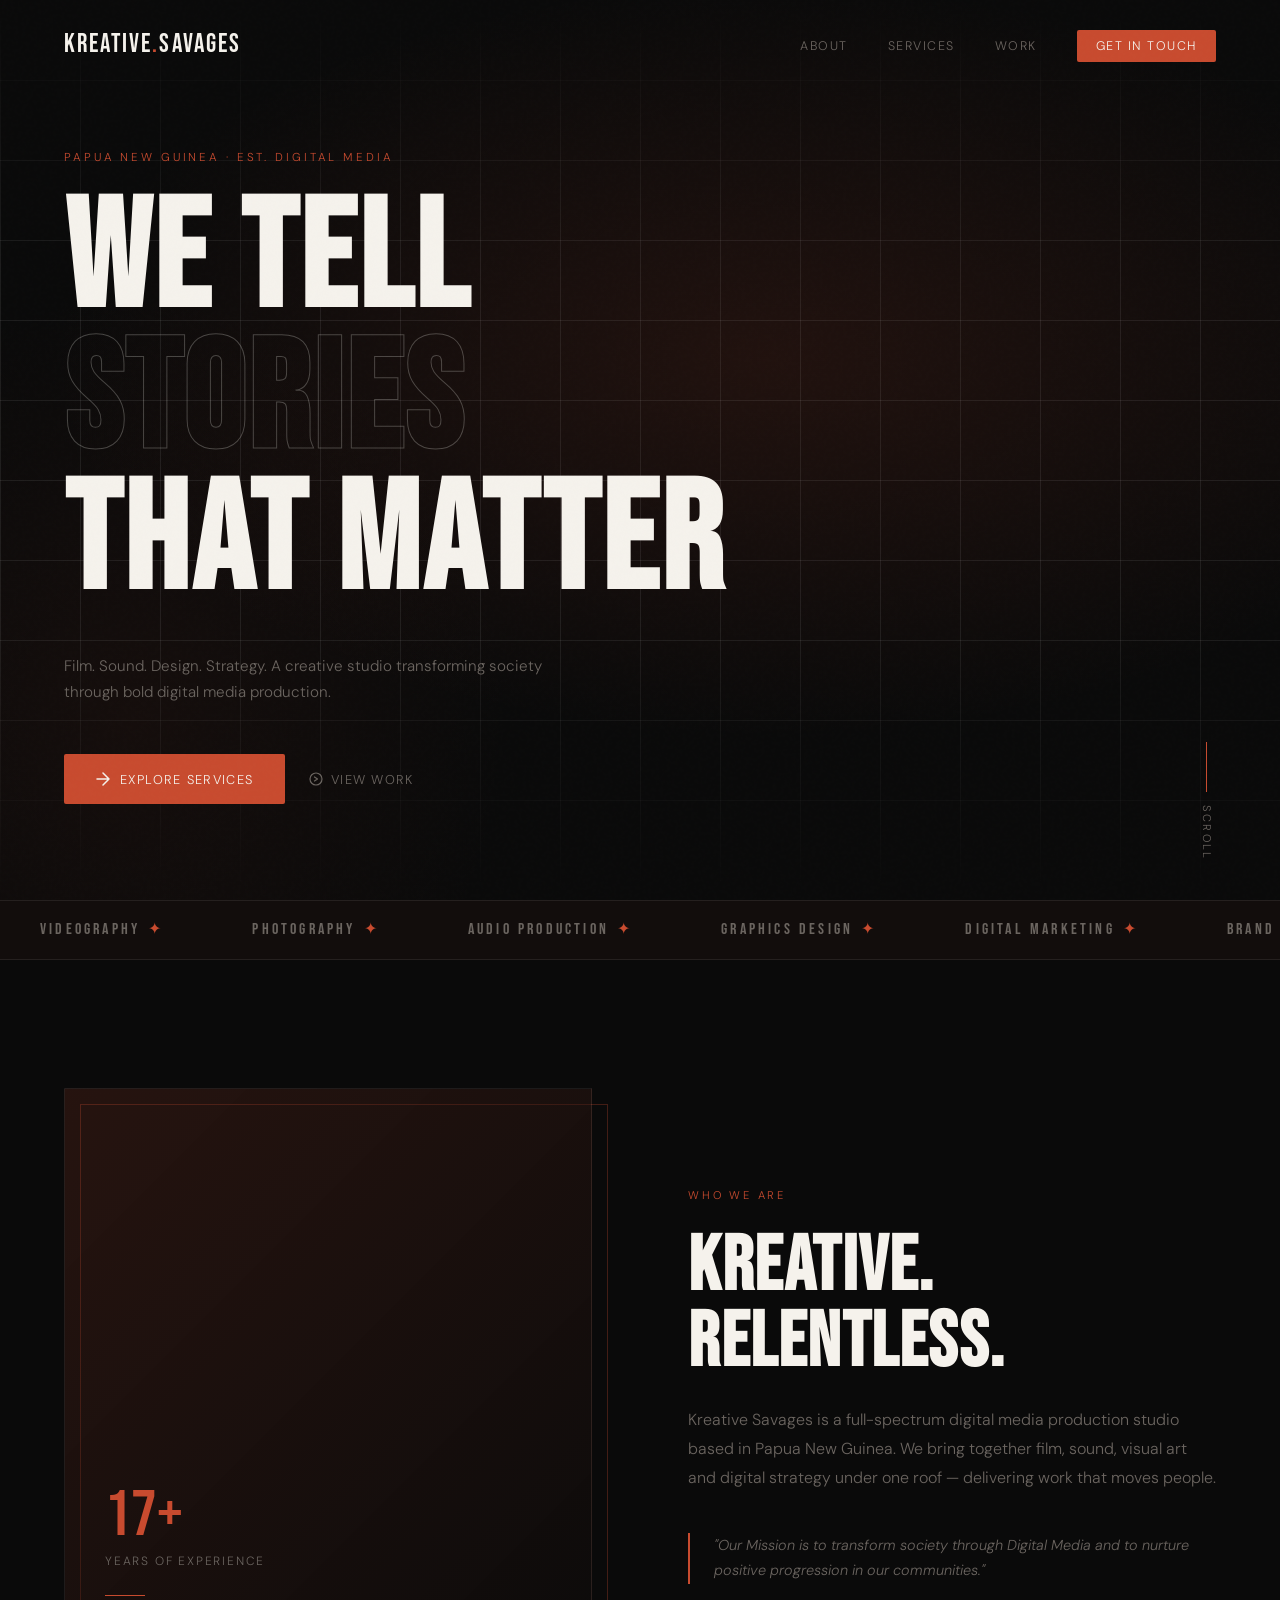
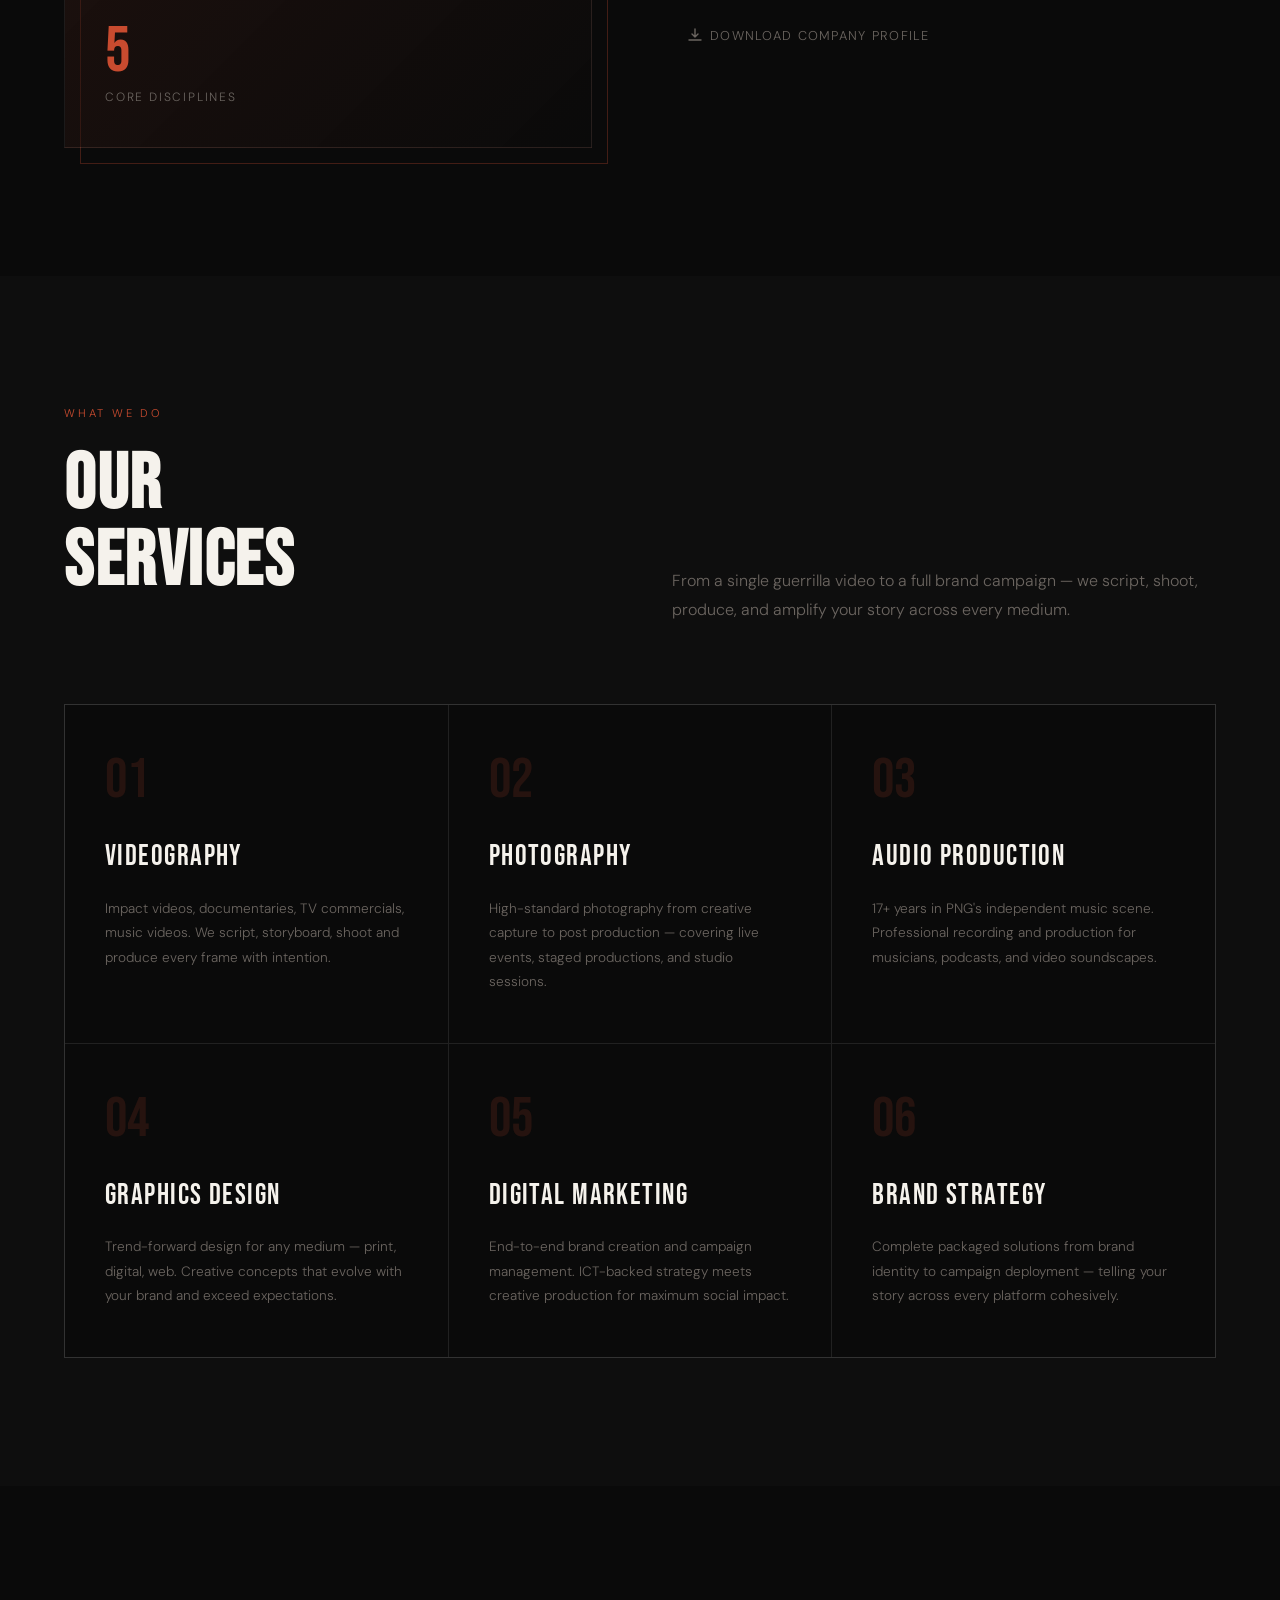
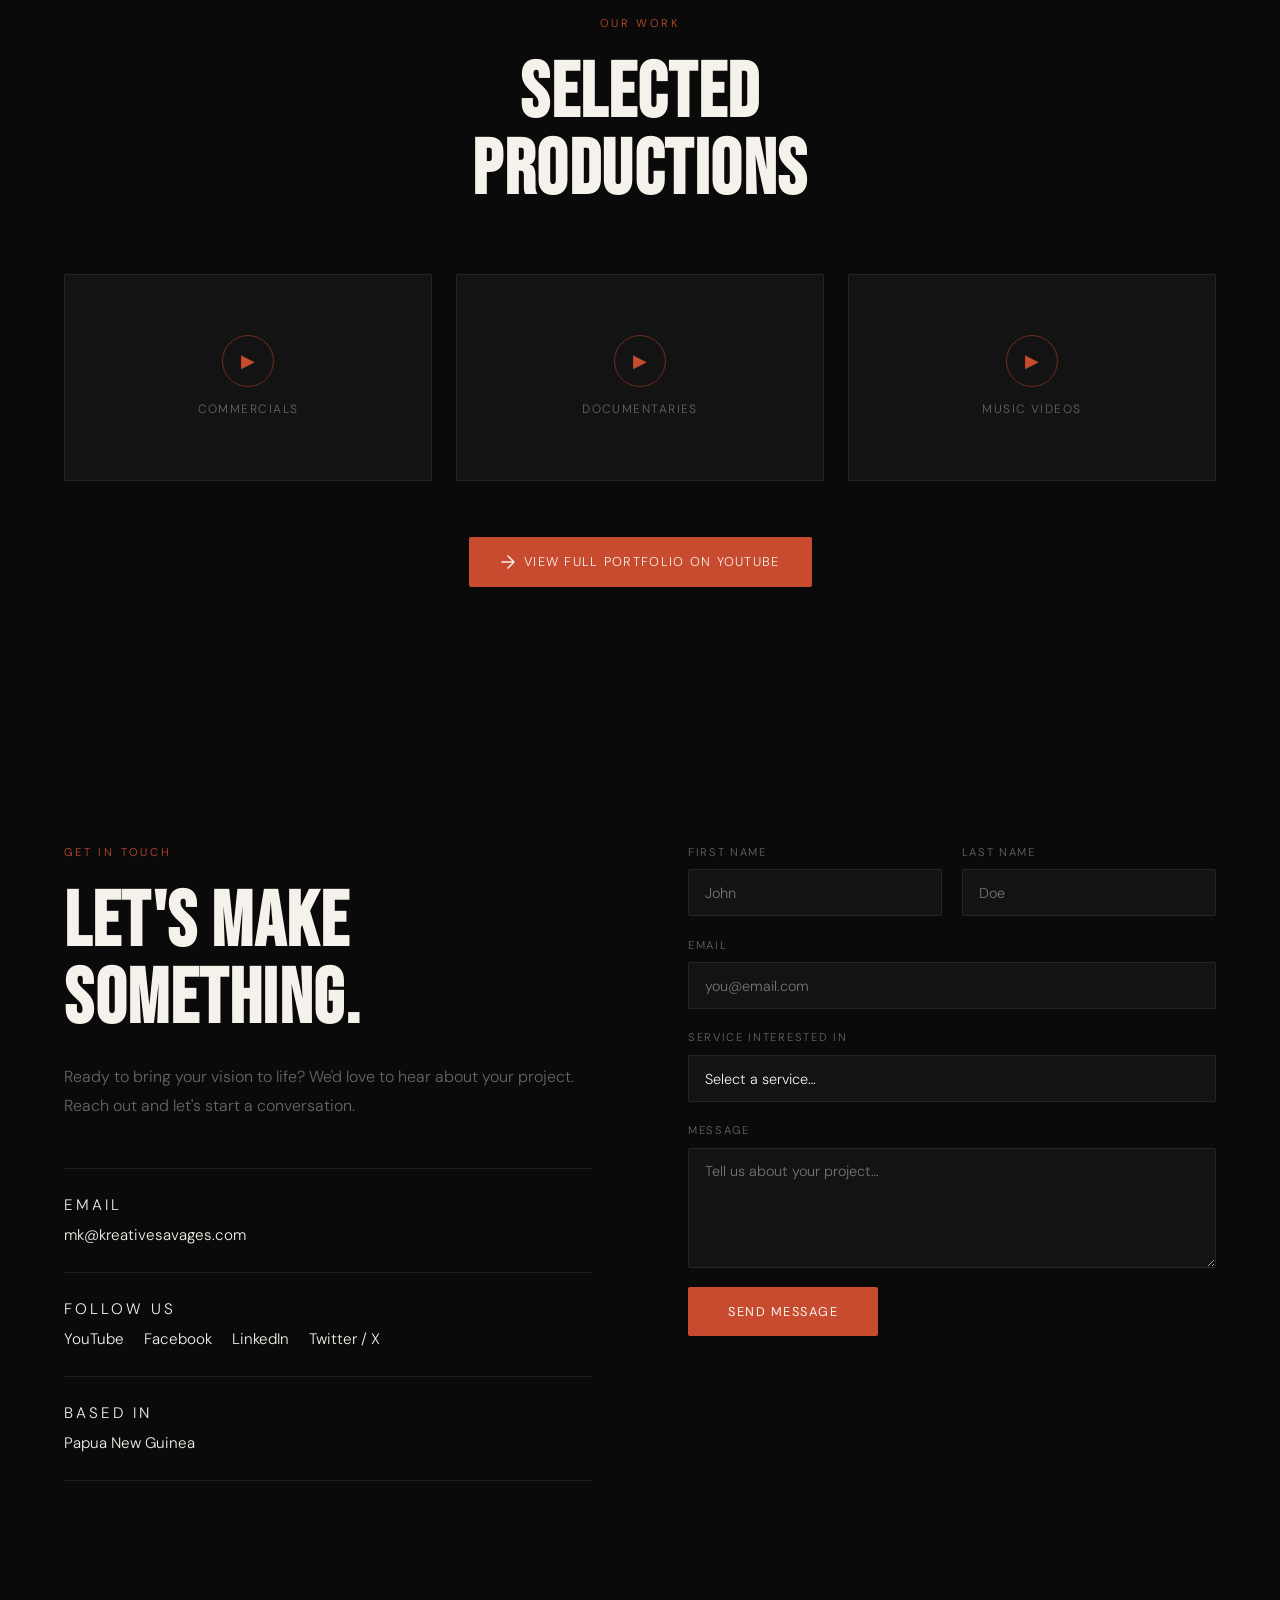
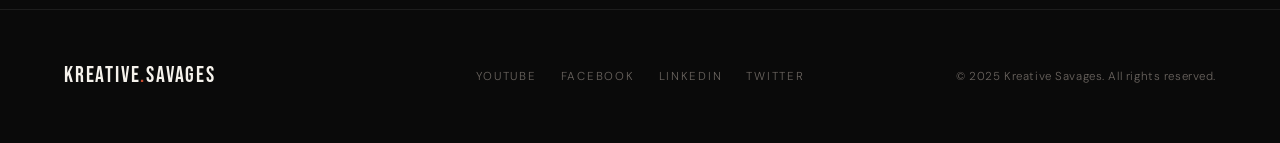
==== index.html @ 2c866521 "Add files via upload" ====
<!DOCTYPE html>
<html lang="en">
<head>
  <meta charset="UTF-8" />
  <meta name="viewport" content="width=device-width, initial-scale=1.0" />
  <title>Kreative Savages — Digital Media Production</title>
  <meta name="description" content="Kreative Savages — Film. Sound. Design. Story. A digital media production studio transforming society through creative expression." />
  <meta property="og:title" content="Kreative Savages" />
  <meta property="og:description" content="Film. Sound. Design. Story. A digital media production studio based in PNG." />
  <meta property="og:type" content="website" />
  <meta property="og:url" content="https://www.kreativesavages.com/" />
  <meta name="twitter:card" content="summary_large_image" />

  <!-- Favicon SVG inline -->
  <link rel="icon" type="image/svg+xml" href="favicon.svg" />
  <link rel="apple-touch-icon" href="apple-touch-icon.png" />

  <link rel="preconnect" href="https://fonts.googleapis.com" />
  <link rel="preconnect" href="https://fonts.gstatic.com" crossorigin />
  <link href="https://fonts.googleapis.com/css2?family=Bebas+Neue&family=DM+Sans:ital,opsz,wght@0,9..40,300;0,9..40,400;0,9..40,500;1,9..40,300&display=swap" rel="stylesheet" />

  <style>
    :root {
      --ink: #0a0a0a;
      --paper: #f5f2ec;
      --bone: #e8e3da;
      --rust: #c84b2f;
      --rust-dim: #9c3a23;
      --muted: #6b6560;
      --line: rgba(255,255,255,0.08);
      --font-display: 'Bebas Neue', sans-serif;
      --font-body: 'DM Sans', sans-serif;
    }

    *, *::before, *::after { box-sizing: border-box; margin: 0; padding: 0; }

    html { scroll-behavior: smooth; }

    body {
      background: var(--ink);
      color: var(--paper);
      font-family: var(--font-body);
      font-weight: 300;
      line-height: 1.65;
      overflow-x: hidden;
    }

    /* ─── Noise overlay ─── */
    body::before {
      content: '';
      position: fixed;
      inset: 0;
      background-image: url("data:image/svg+xml,%3Csvg viewBox='0 0 256 256' xmlns='http://www.w3.org/2000/svg'%3E%3Cfilter id='n'%3E%3CfeTurbulence type='fractalNoise' baseFrequency='0.9' numOctaves='4' stitchTiles='stitch'/%3E%3C/filter%3E%3Crect width='100%25' height='100%25' filter='url(%23n)' opacity='0.04'/%3E%3C/svg%3E");
      pointer-events: none;
      z-index: 9999;
      opacity: 0.35;
    }

    /* ─── NAV ─── */
    nav {
      position: fixed;
      top: 0; left: 0; right: 0;
      z-index: 100;
      display: flex;
      justify-content: space-between;
      align-items: center;
      padding: 1.5rem 4rem;
      mix-blend-mode: normal;
      transition: background 0.4s;
    }
    nav.scrolled {
      background: rgba(10,10,10,0.92);
      backdrop-filter: blur(12px);
      border-bottom: 1px solid var(--line);
    }
    .nav-logo {
      font-family: var(--font-display);
      font-size: 1.6rem;
      letter-spacing: 0.08em;
      color: var(--paper);
      text-decoration: none;
    }
    .nav-logo span { color: var(--rust); }
    .nav-links {
      display: flex;
      gap: 2.5rem;
      list-style: none;
    }
    .nav-links a {
      color: var(--muted);
      text-decoration: none;
      font-size: 0.78rem;
      letter-spacing: 0.12em;
      text-transform: uppercase;
      transition: color 0.2s;
    }
    .nav-links a:hover { color: var(--paper); }
    .nav-cta {
      background: var(--rust);
      color: var(--paper) !important;
      padding: 0.5rem 1.2rem !important;
      border-radius: 2px;
    }
    .nav-cta:hover { background: var(--rust-dim); color: var(--paper) !important; }

    /* Hamburger */
    .hamburger {
      display: none;
      flex-direction: column;
      gap: 5px;
      cursor: pointer;
      padding: 4px;
    }
    .hamburger span {
      display: block;
      width: 24px;
      height: 1.5px;
      background: var(--paper);
      transition: all 0.3s;
    }

    /* ─── HERO ─── */
    #hero {
      min-height: 100vh;
      display: flex;
      flex-direction: column;
      justify-content: flex-end;
      padding: 0 4rem 6rem;
      position: relative;
      overflow: hidden;
    }
    .hero-bg {
      position: absolute;
      inset: 0;
      background:
        radial-gradient(ellipse 80% 60% at 60% 40%, rgba(200,75,47,0.12) 0%, transparent 70%),
        radial-gradient(ellipse 50% 80% at 10% 80%, rgba(200,75,47,0.06) 0%, transparent 60%),
        var(--ink);
    }
    .hero-grid-lines {
      position: absolute;
      inset: 0;
      background-image:
        linear-gradient(var(--line) 1px, transparent 1px),
        linear-gradient(90deg, var(--line) 1px, transparent 1px);
      background-size: 80px 80px;
      mask-image: linear-gradient(to bottom, transparent 0%, black 30%, black 70%, transparent 100%);
    }
    .hero-eyebrow {
      font-size: 0.72rem;
      letter-spacing: 0.25em;
      text-transform: uppercase;
      color: var(--rust);
      margin-bottom: 1.5rem;
      opacity: 0;
      animation: fadeUp 0.8s 0.3s forwards;
    }
    .hero-title {
      font-family: var(--font-display);
      font-size: clamp(4.5rem, 12vw, 11rem);
      line-height: 0.92;
      letter-spacing: 0.02em;
      text-transform: uppercase;
      max-width: 900px;
      opacity: 0;
      animation: fadeUp 0.8s 0.5s forwards;
    }
    .hero-title em {
      font-style: normal;
      color: transparent;
      -webkit-text-stroke: 1px rgba(245,242,236,0.25);
    }
    .hero-sub {
      margin-top: 2.5rem;
      max-width: 480px;
      font-size: 0.95rem;
      color: var(--muted);
      line-height: 1.7;
      opacity: 0;
      animation: fadeUp 0.8s 0.7s forwards;
    }
    .hero-actions {
      margin-top: 3rem;
      display: flex;
      gap: 1.5rem;
      align-items: center;
      opacity: 0;
      animation: fadeUp 0.8s 0.9s forwards;
    }
    .btn-primary {
      display: inline-flex;
      align-items: center;
      gap: 0.6rem;
      background: var(--rust);
      color: var(--paper);
      text-decoration: none;
      font-size: 0.8rem;
      letter-spacing: 0.1em;
      text-transform: uppercase;
      padding: 0.9rem 2rem;
      border-radius: 2px;
      transition: background 0.2s, transform 0.2s;
    }
    .btn-primary:hover { background: var(--rust-dim); transform: translateY(-2px); }
    .btn-ghost {
      display: inline-flex;
      align-items: center;
      gap: 0.5rem;
      color: var(--muted);
      text-decoration: none;
      font-size: 0.8rem;
      letter-spacing: 0.1em;
      text-transform: uppercase;
      transition: color 0.2s;
    }
    .btn-ghost:hover { color: var(--paper); }
    .hero-scroll-hint {
      position: absolute;
      bottom: 2.5rem;
      right: 4rem;
      font-size: 0.7rem;
      letter-spacing: 0.2em;
      text-transform: uppercase;
      color: var(--muted);
      writing-mode: vertical-rl;
      display: flex;
      align-items: center;
      gap: 0.8rem;
      opacity: 0;
      animation: fadeIn 1s 1.4s forwards;
    }
    .hero-scroll-hint::before {
      content: '';
      display: block;
      width: 1px;
      height: 50px;
      background: var(--rust);
      animation: lineGrow 1.2s 1.6s both;
    }

    /* ─── MARQUEE ─── */
    .marquee-wrap {
      border-top: 1px solid var(--line);
      border-bottom: 1px solid var(--line);
      overflow: hidden;
      padding: 1rem 0;
      background: rgba(200,75,47,0.04);
    }
    .marquee-track {
      display: flex;
      gap: 0;
      animation: marquee 18s linear infinite;
      white-space: nowrap;
    }
    .marquee-item {
      font-family: var(--font-display);
      font-size: 1rem;
      letter-spacing: 0.2em;
      color: var(--muted);
      padding: 0 2.5rem;
      text-transform: uppercase;
    }
    .marquee-item span { color: var(--rust); margin: 0 0.5rem; }

    /* ─── SECTION BASE ─── */
    section { padding: 8rem 4rem; }
    .section-label {
      font-size: 0.7rem;
      letter-spacing: 0.25em;
      text-transform: uppercase;
      color: var(--rust);
      margin-bottom: 1.5rem;
    }
    .section-title {
      font-family: var(--font-display);
      font-size: clamp(2.8rem, 6vw, 5.5rem);
      line-height: 1;
      letter-spacing: 0.02em;
      text-transform: uppercase;
      margin-bottom: 1.5rem;
    }
    .section-body {
      font-size: 1rem;
      color: var(--muted);
      max-width: 540px;
      line-height: 1.8;
    }

    /* ─── ABOUT ─── */
    #about {
      display: grid;
      grid-template-columns: 1fr 1fr;
      gap: 6rem;
      align-items: center;
    }
    .about-visual {
      position: relative;
      aspect-ratio: 4/5;
    }
    .about-rect {
      position: absolute;
      inset: 0;
      border: 1px solid rgba(200,75,47,0.3);
      transform: translate(16px, 16px);
    }
    .about-inner {
      position: absolute;
      inset: 0;
      background: linear-gradient(135deg, rgba(200,75,47,0.15) 0%, rgba(10,10,10,0.8) 100%);
      border: 1px solid rgba(245,242,236,0.07);
      display: flex;
      flex-direction: column;
      justify-content: flex-end;
      padding: 2.5rem;
    }
    .about-stat {
      display: flex;
      flex-direction: column;
      gap: 0.2rem;
    }
    .about-stat-num {
      font-family: var(--font-display);
      font-size: 4rem;
      line-height: 1;
      color: var(--rust);
    }
    .about-stat-label {
      font-size: 0.75rem;
      letter-spacing: 0.15em;
      text-transform: uppercase;
      color: var(--muted);
    }
    .about-stat-divider {
      width: 40px;
      height: 1px;
      background: var(--rust);
      margin: 1.5rem 0;
    }
    .about-content .section-body { margin-bottom: 2.5rem; }
    .mission-box {
      border-left: 2px solid var(--rust);
      padding-left: 1.5rem;
      margin-top: 2.5rem;
    }
    .mission-box p {
      font-size: 0.9rem;
      color: var(--muted);
      font-style: italic;
      line-height: 1.8;
    }

    /* ─── SERVICES ─── */
    #services { background: rgba(255,255,255,0.015); }
    .services-header {
      display: grid;
      grid-template-columns: 1fr 1fr;
      gap: 4rem;
      align-items: end;
      margin-bottom: 5rem;
    }
    .services-grid {
      display: grid;
      grid-template-columns: repeat(3, 1fr);
      gap: 1px;
      background: var(--line);
      border: 1px solid var(--line);
    }
    .service-card {
      background: var(--ink);
      padding: 3rem 2.5rem;
      position: relative;
      overflow: hidden;
      transition: background 0.3s;
      cursor: default;
    }
    .service-card::before {
      content: '';
      position: absolute;
      bottom: 0; left: 0;
      width: 100%;
      height: 2px;
      background: var(--rust);
      transform: scaleX(0);
      transform-origin: left;
      transition: transform 0.4s cubic-bezier(0.16, 1, 0.3, 1);
    }
    .service-card:hover { background: rgba(200,75,47,0.05); }
    .service-card:hover::before { transform: scaleX(1); }
    .service-num {
      font-family: var(--font-display);
      font-size: 3.5rem;
      line-height: 1;
      color: rgba(200,75,47,0.15);
      margin-bottom: 1.5rem;
      transition: color 0.3s;
    }
    .service-card:hover .service-num { color: rgba(200,75,47,0.4); }
    .service-icon {
      font-size: 1.5rem;
      margin-bottom: 1rem;
    }
    .service-name {
      font-family: var(--font-display);
      font-size: 1.8rem;
      letter-spacing: 0.05em;
      text-transform: uppercase;
      margin-bottom: 1rem;
      color: var(--paper);
    }
    .service-desc {
      font-size: 0.85rem;
      color: var(--muted);
      line-height: 1.8;
    }

    /* ─── WORK / VIDEOS ─── */
    #work {
      text-align: center;
    }
    .work-header { margin-bottom: 4rem; }
    .work-header .section-label, .work-header .section-title { text-align: center; }
    .work-header .section-title { margin: 0 auto 1rem; }
    .work-cta-wrap {
      margin-top: 3.5rem;
    }

    .video-grid {
      display: grid;
      grid-template-columns: repeat(3, 1fr);
      gap: 1.5rem;
    }
    .video-card {
      position: relative;
      aspect-ratio: 16/9;
      background: rgba(255,255,255,0.04);
      border: 1px solid var(--line);
      overflow: hidden;
      border-radius: 2px;
      display: flex;
      align-items: center;
      justify-content: center;
      transition: border-color 0.3s;
    }
    .video-card:hover { border-color: rgba(200,75,47,0.4); }
    .video-placeholder {
      display: flex;
      flex-direction: column;
      align-items: center;
      gap: 0.8rem;
      color: var(--muted);
    }
    .video-play-btn {
      width: 52px; height: 52px;
      border: 1px solid rgba(200,75,47,0.5);
      border-radius: 50%;
      display: flex;
      align-items: center;
      justify-content: center;
      color: var(--rust);
      font-size: 1.1rem;
      transition: background 0.3s;
    }
    .video-card:hover .video-play-btn { background: var(--rust); color: var(--paper); border-color: var(--rust); }
    .video-label { font-size: 0.75rem; letter-spacing: 0.12em; text-transform: uppercase; }

    /* ─── CONTACT ─── */
    #contact {
      display: grid;
      grid-template-columns: 1fr 1fr;
      gap: 6rem;
      align-items: start;
    }
    .contact-info .section-body { margin-bottom: 3rem; }
    .contact-detail {
      display: flex;
      flex-direction: column;
      gap: 0.3rem;
      padding: 1.5rem 0;
      border-bottom: 1px solid var(--line);
    }
    .contact-detail:first-of-type { border-top: 1px solid var(--line); }
    .contact-detail-label {
      font-size: 0.68rem;
      letter-spacing: 0.2em;
      text-transform: uppercase;
      color: var(--rust);
    }
    .contact-detail a, .contact-detail span {
      font-size: 0.95rem;
      color: var(--paper);
      text-decoration: none;
      transition: color 0.2s;
    }
    .contact-detail a:hover { color: var(--rust); }
    .contact-form { display: flex; flex-direction: column; gap: 1.2rem; }
    .form-row { display: grid; grid-template-columns: 1fr 1fr; gap: 1.2rem; }
    .form-field { display: flex; flex-direction: column; gap: 0.5rem; }
    .form-field label {
      font-size: 0.7rem;
      letter-spacing: 0.15em;
      text-transform: uppercase;
      color: var(--muted);
    }
    .form-field input,
    .form-field textarea,
    .form-field select {
      background: rgba(255,255,255,0.04);
      border: 1px solid var(--line);
      color: var(--paper);
      font-family: var(--font-body);
      font-size: 0.9rem;
      font-weight: 300;
      padding: 0.85rem 1rem;
      border-radius: 2px;
      outline: none;
      transition: border-color 0.2s;
      -webkit-appearance: none;
    }
    .form-field input:focus,
    .form-field textarea:focus,
    .form-field select:focus { border-color: var(--rust); }
    .form-field textarea { resize: vertical; min-height: 120px; }
    .form-field select option { background: #1a1a1a; }
    .btn-submit {
      background: var(--rust);
      color: var(--paper);
      border: none;
      font-family: var(--font-body);
      font-size: 0.8rem;
      letter-spacing: 0.12em;
      text-transform: uppercase;
      padding: 1rem 2.5rem;
      cursor: pointer;
      border-radius: 2px;
      align-self: flex-start;
      transition: background 0.2s, transform 0.2s;
    }
    .btn-submit:hover { background: var(--rust-dim); transform: translateY(-2px); }

    /* ─── FOOTER ─── */
    footer {
      border-top: 1px solid var(--line);
      padding: 3rem 4rem;
      display: grid;
      grid-template-columns: 1fr auto 1fr;
      align-items: center;
      gap: 2rem;
    }
    .footer-brand {
      font-family: var(--font-display);
      font-size: 1.4rem;
      letter-spacing: 0.08em;
      color: var(--paper);
    }
    .footer-brand span { color: var(--rust); }
    .footer-social {
      display: flex;
      gap: 1.5rem;
    }
    .footer-social a {
      color: var(--muted);
      text-decoration: none;
      font-size: 0.72rem;
      letter-spacing: 0.15em;
      text-transform: uppercase;
      transition: color 0.2s;
    }
    .footer-social a:hover { color: var(--paper); }
    .footer-copy {
      text-align: right;
      font-size: 0.72rem;
      color: var(--muted);
      letter-spacing: 0.05em;
    }

    /* ─── ANIMATIONS ─── */
    @keyframes fadeUp {
      from { opacity: 0; transform: translateY(30px); }
      to   { opacity: 1; transform: translateY(0); }
    }
    @keyframes fadeIn {
      from { opacity: 0; } to { opacity: 1; }
    }
    @keyframes lineGrow {
      from { transform: scaleY(0); transform-origin: top; }
      to   { transform: scaleY(1); transform-origin: top; }
    }
    @keyframes marquee {
      from { transform: translateX(0); }
      to   { transform: translateX(-50%); }
    }

    /* Reveal on scroll */
    .reveal {
      opacity: 0;
      transform: translateY(40px);
      transition: opacity 0.8s cubic-bezier(0.16,1,0.3,1), transform 0.8s cubic-bezier(0.16,1,0.3,1);
    }
    .reveal.visible {
      opacity: 1;
      transform: translateY(0);
    }

    /* ─── RESPONSIVE ─── */
    @media (max-width: 900px) {
      nav { padding: 1.2rem 2rem; }
      .nav-links { display: none; }
      .hamburger { display: flex; }

      #hero { padding: 0 2rem 5rem; }
      section { padding: 5rem 2rem; }

      #about { grid-template-columns: 1fr; gap: 3rem; }
      .about-visual { max-width: 340px; }

      .services-header { grid-template-columns: 1fr; gap: 1.5rem; }
      .services-grid { grid-template-columns: 1fr 1fr; }

      .video-grid { grid-template-columns: 1fr; }

      #contact { grid-template-columns: 1fr; gap: 3rem; }
      .form-row { grid-template-columns: 1fr; }

      footer { grid-template-columns: 1fr; text-align: center; gap: 1.2rem; }
      .footer-social { justify-content: center; }
      .footer-copy { text-align: center; }
    }

    @media (max-width: 560px) {
      .services-grid { grid-template-columns: 1fr; }
    }
  </style>
</head>
<body>

  <!-- NAV -->
  <nav id="navbar">
    <a href="#hero" class="nav-logo">Kreative<span>.</span>Savages</a>
    <ul class="nav-links">
      <li><a href="#about">About</a></li>
      <li><a href="#services">Services</a></li>
      <li><a href="#work">Work</a></li>
      <li><a href="#contact" class="nav-cta">Get in Touch</a></li>
    </ul>
    <div class="hamburger" id="hamburger" onclick="toggleMenu()">
      <span></span><span></span><span></span>
    </div>
  </nav>

  <!-- HERO -->
  <section id="hero">
    <div class="hero-bg"></div>
    <div class="hero-grid-lines"></div>
    <div style="position:relative; z-index:2;">
      <p class="hero-eyebrow">Papua New Guinea · Est. Digital Media</p>
      <h1 class="hero-title">We Tell<br/><em>Stories</em><br/>That Matter</h1>
      <p class="hero-sub">Film. Sound. Design. Strategy. A creative studio transforming society through bold digital media production.</p>
      <div class="hero-actions">
        <a href="#services" class="btn-primary">
          <svg width="14" height="14" viewBox="0 0 14 14" fill="none"><path d="M7 1L13 7M13 7L7 13M13 7H1" stroke="currentColor" stroke-width="1.5" stroke-linecap="round"/></svg>
          Explore Services
        </a>
        <a href="#work" class="btn-ghost">
          <svg width="14" height="14" viewBox="0 0 14 14" fill="none"><circle cx="7" cy="7" r="6" stroke="currentColor" stroke-width="1.2"/><path d="M5.5 5l3 2-3 2" stroke="currentColor" stroke-width="1.2" stroke-linecap="round" stroke-linejoin="round"/></svg>
          View Work
        </a>
      </div>
    </div>
    <div class="hero-scroll-hint">Scroll</div>
  </section>

  <!-- MARQUEE -->
  <div class="marquee-wrap">
    <div class="marquee-track">
      <span class="marquee-item">Videography<span>✦</span></span>
      <span class="marquee-item">Photography<span>✦</span></span>
      <span class="marquee-item">Audio Production<span>✦</span></span>
      <span class="marquee-item">Graphics Design<span>✦</span></span>
      <span class="marquee-item">Digital Marketing<span>✦</span></span>
      <span class="marquee-item">Brand Creation<span>✦</span></span>
      <span class="marquee-item">Videography<span>✦</span></span>
      <span class="marquee-item">Photography<span>✦</span></span>
      <span class="marquee-item">Audio Production<span>✦</span></span>
      <span class="marquee-item">Graphics Design<span>✦</span></span>
      <span class="marquee-item">Digital Marketing<span>✦</span></span>
      <span class="marquee-item">Brand Creation<span>✦</span></span>
    </div>
  </div>

  <!-- ABOUT -->
  <section id="about">
    <div class="about-visual reveal">
      <div class="about-rect"></div>
      <div class="about-inner">
        <div class="about-stat">
          <div class="about-stat-num">17+</div>
          <div class="about-stat-label">Years of Experience</div>
        </div>
        <div class="about-stat-divider"></div>
        <div class="about-stat">
          <div class="about-stat-num">5</div>
          <div class="about-stat-label">Core Disciplines</div>
        </div>
      </div>
    </div>
    <div class="about-content reveal" style="transition-delay:0.15s">
      <p class="section-label">Who We Are</p>
      <h2 class="section-title">Kreative.<br/>Relentless.</h2>
      <p class="section-body">
        Kreative Savages is a full-spectrum digital media production studio based in Papua New Guinea. We bring together film, sound, visual art and digital strategy under one roof — delivering work that moves people.
      </p>
      <div class="mission-box">
        <p>"Our Mission is to transform society through Digital Media and to nurture positive progression in our communities."</p>
      </div>
      <div style="margin-top:2.5rem">
        <a href="https://drive.google.com/uc?id=1FVta9KsyxcvcBIxHySYFgCBl90Bum0_a&export=download" class="btn-ghost" target="_blank">
          <svg width="14" height="14" viewBox="0 0 14 14" fill="none"><path d="M7 1v8M7 9l-3-3M7 9l3-3M1 12h12" stroke="currentColor" stroke-width="1.4" stroke-linecap="round" stroke-linejoin="round"/></svg>
          Download Company Profile
        </a>
      </div>
    </div>
  </section>

  <!-- SERVICES -->
  <section id="services">
    <div class="services-header reveal">
      <div>
        <p class="section-label">What We Do</p>
        <h2 class="section-title">Our<br/>Services</h2>
      </div>
      <p class="section-body" style="align-self:end">
        From a single guerrilla video to a full brand campaign — we script, shoot, produce, and amplify your story across every medium.
      </p>
    </div>
    <div class="services-grid">
      <div class="service-card reveal">
        <div class="service-num">01</div>
        <div class="service-name">Videography</div>
        <p class="service-desc">Impact videos, documentaries, TV commercials, music videos. We script, storyboard, shoot and produce every frame with intention.</p>
      </div>
      <div class="service-card reveal" style="transition-delay:0.1s">
        <div class="service-num">02</div>
        <div class="service-name">Photography</div>
        <p class="service-desc">High-standard photography from creative capture to post production — covering live events, staged productions, and studio sessions.</p>
      </div>
      <div class="service-card reveal" style="transition-delay:0.2s">
        <div class="service-num">03</div>
        <div class="service-name">Audio Production</div>
        <p class="service-desc">17+ years in PNG's independent music scene. Professional recording and production for musicians, podcasts, and video soundscapes.</p>
      </div>
      <div class="service-card reveal" style="transition-delay:0.1s">
        <div class="service-num">04</div>
        <div class="service-name">Graphics Design</div>
        <p class="service-desc">Trend-forward design for any medium — print, digital, web. Creative concepts that evolve with your brand and exceed expectations.</p>
      </div>
      <div class="service-card reveal" style="transition-delay:0.2s">
        <div class="service-num">05</div>
        <div class="service-name">Digital Marketing</div>
        <p class="service-desc">End-to-end brand creation and campaign management. ICT-backed strategy meets creative production for maximum social impact.</p>
      </div>
      <div class="service-card reveal" style="transition-delay:0.3s">
        <div class="service-num">06</div>
        <div class="service-name">Brand Strategy</div>
        <p class="service-desc">Complete packaged solutions from brand identity to campaign deployment — telling your story across every platform cohesively.</p>
      </div>
    </div>
  </section>

  <!-- WORK -->
  <section id="work">
    <div class="work-header reveal">
      <p class="section-label">Our Work</p>
      <h2 class="section-title">Selected<br/>Productions</h2>
    </div>
    <div class="video-grid reveal">
      <div class="video-card">
        <div class="video-placeholder">
          <div class="video-play-btn">▶</div>
          <span class="video-label">Commercials</span>
        </div>
      </div>
      <div class="video-card">
        <div class="video-placeholder">
          <div class="video-play-btn">▶</div>
          <span class="video-label">Documentaries</span>
        </div>
      </div>
      <div class="video-card">
        <div class="video-placeholder">
          <div class="video-play-btn">▶</div>
          <span class="video-label">Music Videos</span>
        </div>
      </div>
    </div>
    <div class="work-cta-wrap reveal">
      <a href="https://www.youtube.com/@kreativesavages" target="_blank" class="btn-primary">
        <svg width="14" height="14" viewBox="0 0 14 14" fill="none"><path d="M7 1L13 7M13 7L7 13M13 7H1" stroke="currentColor" stroke-width="1.5" stroke-linecap="round"/></svg>
        View Full Portfolio on YouTube
      </a>
    </div>
  </section>

  <!-- CONTACT -->
  <section id="contact">
    <div class="contact-info reveal">
      <p class="section-label">Get In Touch</p>
      <h2 class="section-title">Let's Make<br/>Something.</h2>
      <p class="section-body">
        Ready to bring your vision to life? We'd love to hear about your project. Reach out and let's start a conversation.
      </p>
      <div class="contact-detail">
        <span class="contact-detail-label">Email</span>
        <a href="mailto:mk@kreativesavages.com">mk@kreativesavages.com</a>
      </div>
      <div class="contact-detail">
        <span class="contact-detail-label">Follow Us</span>
        <span>
          <a href="https://www.youtube.com/@kreativesavages" target="_blank" style="margin-right:1rem">YouTube</a>
          <a href="https://www.facebook.com/kreativesavages/" target="_blank" style="margin-right:1rem">Facebook</a>
          <a href="https://www.linkedin.com/company/kreativesavages" target="_blank" style="margin-right:1rem">LinkedIn</a>
          <a href="https://twitter.com/kreativesavages" target="_blank">Twitter / X</a>
        </span>
      </div>
      <div class="contact-detail">
        <span class="contact-detail-label">Based In</span>
        <span>Papua New Guinea</span>
      </div>
    </div>
    <div class="reveal" style="transition-delay:0.15s">
      <div class="contact-form" id="contactForm">
        <div class="form-row">
          <div class="form-field">
            <label>First Name</label>
            <input type="text" placeholder="John" />
          </div>
          <div class="form-field">
            <label>Last Name</label>
            <input type="text" placeholder="Doe" />
          </div>
        </div>
        <div class="form-field">
          <label>Email</label>
          <input type="email" placeholder="you@email.com" />
        </div>
        <div class="form-field">
          <label>Service Interested In</label>
          <select>
            <option value="">Select a service…</option>
            <option>Videography</option>
            <option>Photography</option>
            <option>Audio Production</option>
            <option>Graphics Design</option>
            <option>Digital Marketing</option>
            <option>Brand Strategy</option>
            <option>Other / Multiple</option>
          </select>
        </div>
        <div class="form-field">
          <label>Message</label>
          <textarea placeholder="Tell us about your project…"></textarea>
        </div>
        <button class="btn-submit" onclick="handleSubmit(event)">Send Message</button>
      </div>
    </div>
  </section>

  <!-- FOOTER -->
  <footer class="reveal">
    <div class="footer-brand">Kreative<span>.</span>Savages</div>
    <div class="footer-social">
      <a href="https://www.youtube.com/@kreativesavages" target="_blank">YouTube</a>
      <a href="https://www.facebook.com/kreativesavages/" target="_blank">Facebook</a>
      <a href="https://www.linkedin.com/company/kreativesavages" target="_blank">LinkedIn</a>
      <a href="https://twitter.com/kreativesavages" target="_blank">Twitter</a>
    </div>
    <p class="footer-copy">© 2025 Kreative Savages. All rights reserved.</p>
  </footer>

  <script>
    // Navbar scroll effect
    const navbar = document.getElementById('navbar');
    window.addEventListener('scroll', () => {
      navbar.classList.toggle('scrolled', window.scrollY > 60);
    });

    // Mobile menu toggle
    function toggleMenu() {
      const links = document.querySelector('.nav-links');
      const hb = document.getElementById('hamburger');
      const open = links.style.display === 'flex';
      links.style.display = open ? 'none' : 'flex';
      links.style.position = 'fixed';
      links.style.top = '70px';
      links.style.left = '0';
      links.style.right = '0';
      links.style.flexDirection = 'column';
      links.style.background = 'rgba(10,10,10,0.97)';
      links.style.padding = '2rem';
      links.style.gap = '1.5rem';
      links.style.borderBottom = '1px solid rgba(255,255,255,0.06)';
      if (open) links.style.display = 'none';
      hb.classList.toggle('open', !open);
    }

    // Close mobile menu on link click
    document.querySelectorAll('.nav-links a').forEach(a => {
      a.addEventListener('click', () => {
        const links = document.querySelector('.nav-links');
        links.style.display = 'none';
      });
    });

    // Scroll reveal
    const observer = new IntersectionObserver((entries) => {
      entries.forEach(e => {
        if (e.isIntersecting) {
          e.target.classList.add('visible');
          observer.unobserve(e.target);
        }
      });
    }, { threshold: 0.12 });

    document.querySelectorAll('.reveal').forEach(el => observer.observe(el));

    // Simple form handler
    function handleSubmit(e) {
      e.preventDefault();
      const btn = e.target;
      btn.textContent = 'Sending…';
      btn.disabled = true;
      setTimeout(() => {
        btn.textContent = 'Message Sent ✓';
        btn.style.background = '#2d6a3f';
        setTimeout(() => {
          btn.textContent = 'Send Message';
          btn.style.background = '';
          btn.disabled = false;
        }, 3000);
      }, 1200);
    }
  </script>
</body>
</html>
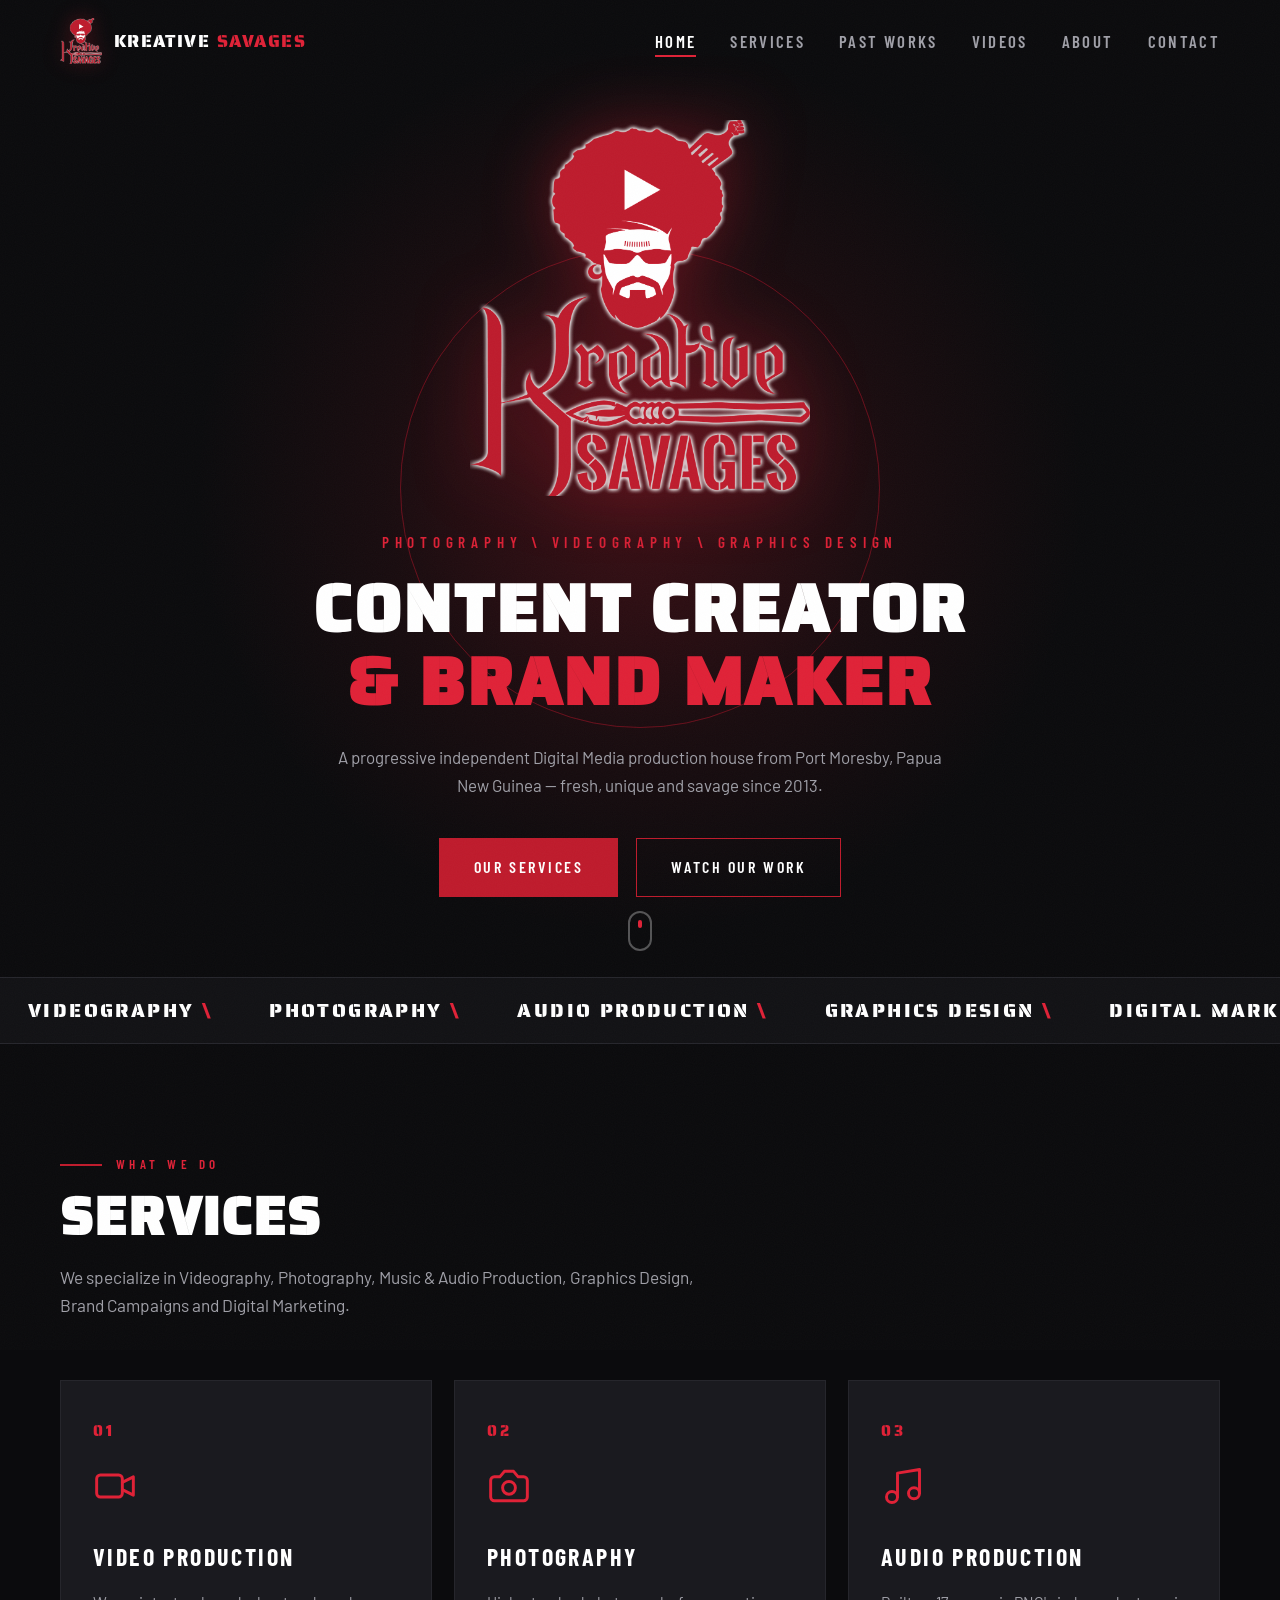
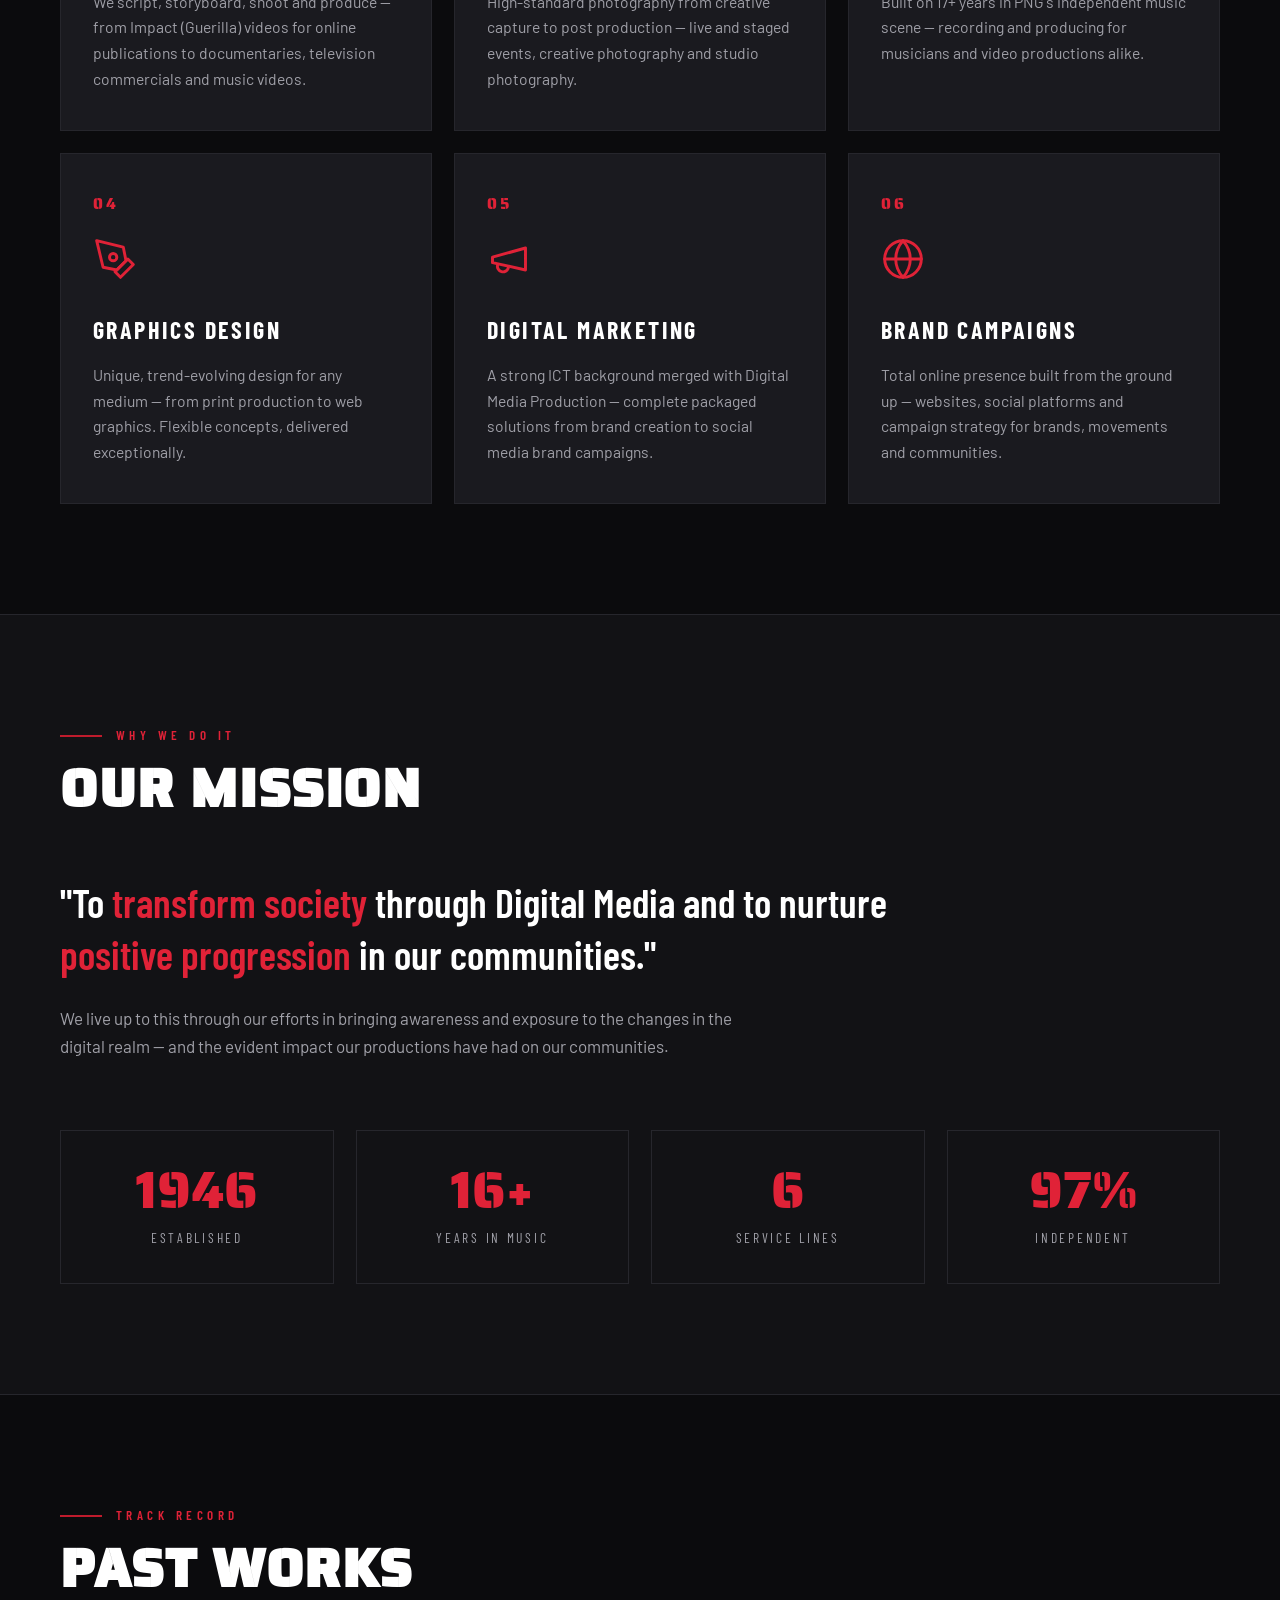
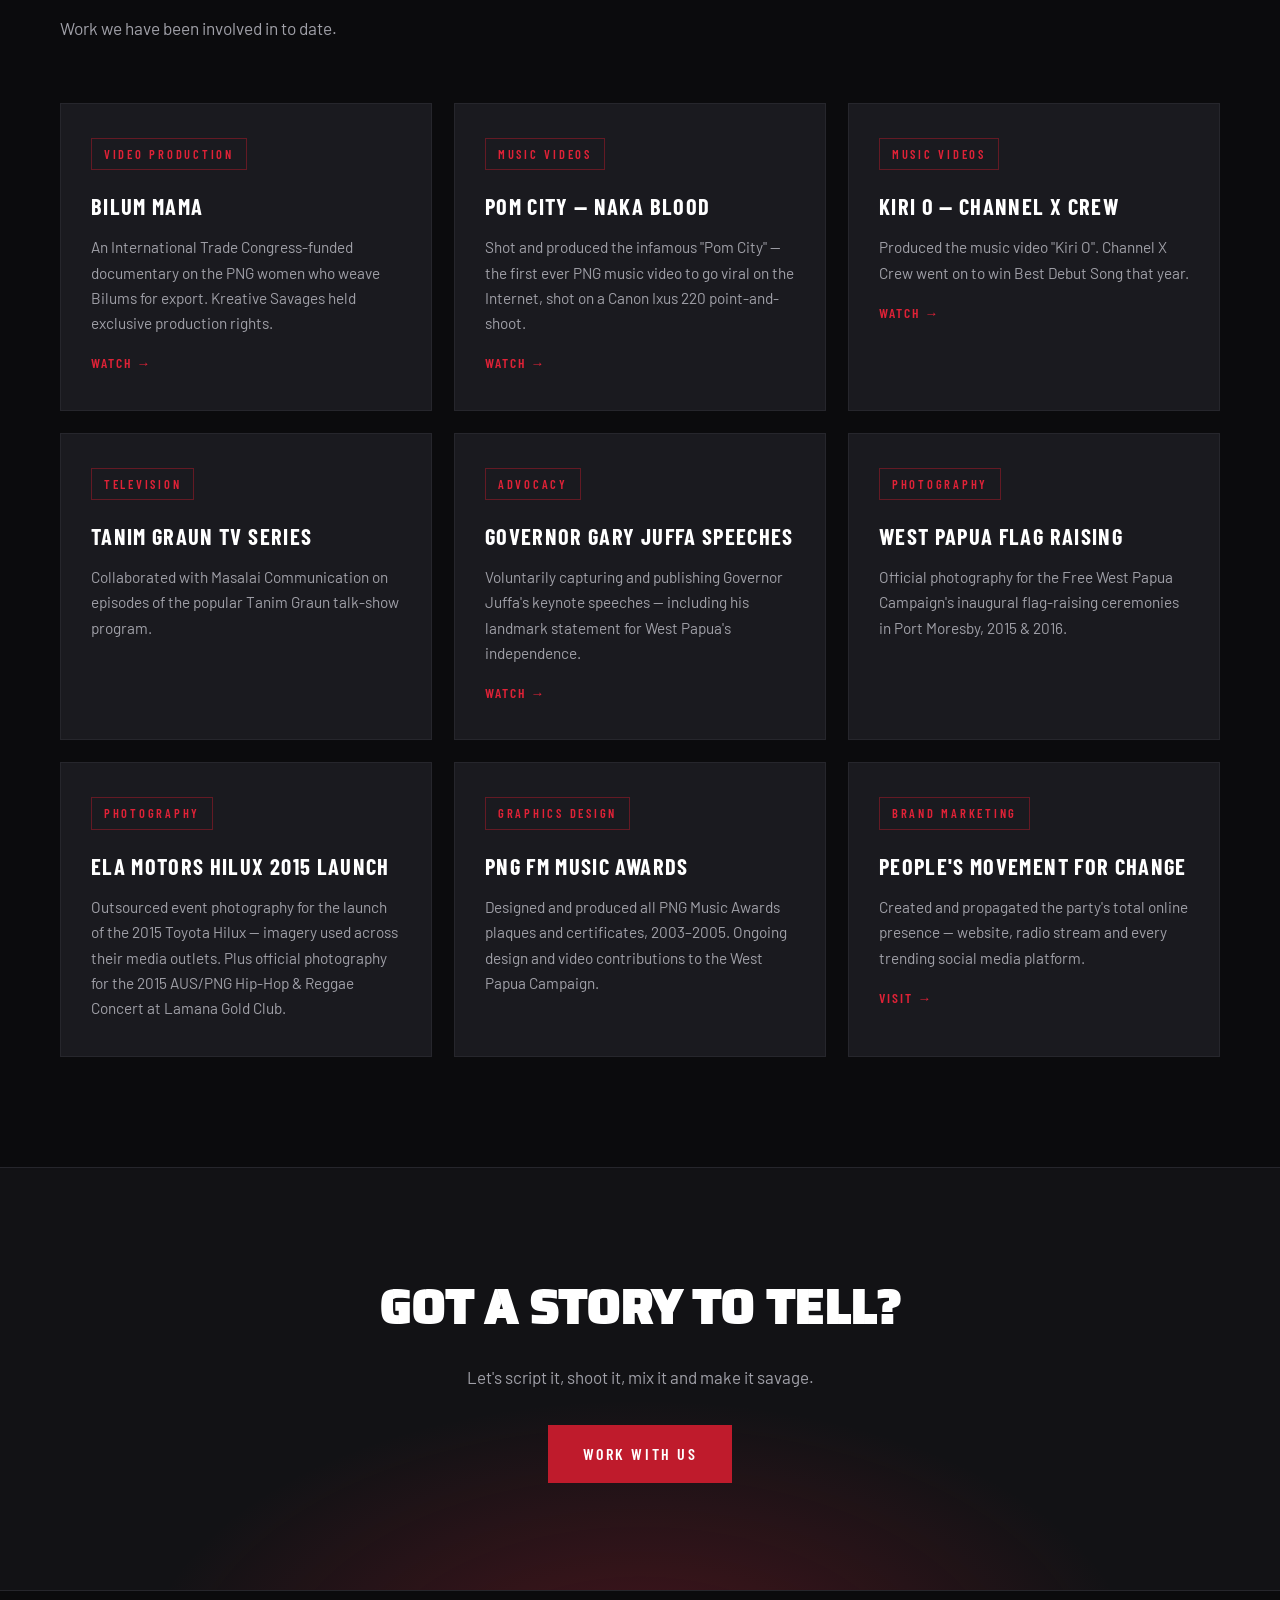
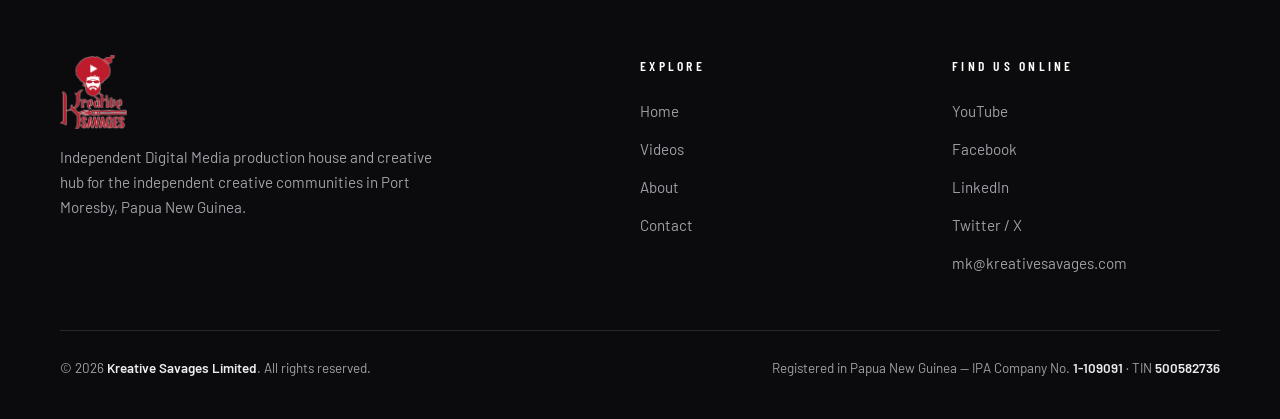
==== commit 416d7f6b: "Add files via upload" ====
--- a/index.html
+++ b/index.html
@@ -1,943 +1,235 @@
 <!DOCTYPE html>
 <html lang="en">
 <head>
-  <meta charset="UTF-8" />
-  <meta name="viewport" content="width=device-width, initial-scale=1.0" />
-  <title>Kreative Savages — Digital Media Production</title>
-  <meta name="description" content="Kreative Savages — Film. Sound. Design. Story. A digital media production studio transforming society through creative expression." />
-  <meta property="og:title" content="Kreative Savages" />
-  <meta property="og:description" content="Film. Sound. Design. Story. A digital media production studio based in PNG." />
-  <meta property="og:type" content="website" />
-  <meta property="og:url" content="https://www.kreativesavages.com/" />
-  <meta name="twitter:card" content="summary_large_image" />
-
-  <!-- Favicon SVG inline -->
-  <link rel="icon" type="image/svg+xml" href="favicon.svg" />
-  <link rel="apple-touch-icon" href="apple-touch-icon.png" />
-
-  <link rel="preconnect" href="https://fonts.googleapis.com" />
-  <link rel="preconnect" href="https://fonts.gstatic.com" crossorigin />
-  <link href="https://fonts.googleapis.com/css2?family=Bebas+Neue&family=DM+Sans:ital,opsz,wght@0,9..40,300;0,9..40,400;0,9..40,500;1,9..40,300&display=swap" rel="stylesheet" />
-
-  <style>
-    :root {
-      --ink: #0a0a0a;
-      --paper: #f5f2ec;
-      --bone: #e8e3da;
-      --rust: #c84b2f;
-      --rust-dim: #9c3a23;
-      --muted: #6b6560;
-      --line: rgba(255,255,255,0.08);
-      --font-display: 'Bebas Neue', sans-serif;
-      --font-body: 'DM Sans', sans-serif;
-    }
-
-    *, *::before, *::after { box-sizing: border-box; margin: 0; padding: 0; }
-
-    html { scroll-behavior: smooth; }
-
-    body {
-      background: var(--ink);
-      color: var(--paper);
-      font-family: var(--font-body);
-      font-weight: 300;
-      line-height: 1.65;
-      overflow-x: hidden;
-    }
-
-    /* ─── Noise overlay ─── */
-    body::before {
-      content: '';
-      position: fixed;
-      inset: 0;
-      background-image: url("data:image/svg+xml,%3Csvg viewBox='0 0 256 256' xmlns='http://www.w3.org/2000/svg'%3E%3Cfilter id='n'%3E%3CfeTurbulence type='fractalNoise' baseFrequency='0.9' numOctaves='4' stitchTiles='stitch'/%3E%3C/filter%3E%3Crect width='100%25' height='100%25' filter='url(%23n)' opacity='0.04'/%3E%3C/svg%3E");
-      pointer-events: none;
-      z-index: 9999;
-      opacity: 0.35;
-    }
-
-    /* ─── NAV ─── */
-    nav {
-      position: fixed;
-      top: 0; left: 0; right: 0;
-      z-index: 100;
-      display: flex;
-      justify-content: space-between;
-      align-items: center;
-      padding: 1.5rem 4rem;
-      mix-blend-mode: normal;
-      transition: background 0.4s;
-    }
-    nav.scrolled {
-      background: rgba(10,10,10,0.92);
-      backdrop-filter: blur(12px);
-      border-bottom: 1px solid var(--line);
-    }
-    .nav-logo {
-      font-family: var(--font-display);
-      font-size: 1.6rem;
-      letter-spacing: 0.08em;
-      color: var(--paper);
-      text-decoration: none;
-    }
-    .nav-logo span { color: var(--rust); }
-    .nav-links {
-      display: flex;
-      gap: 2.5rem;
-      list-style: none;
-    }
-    .nav-links a {
-      color: var(--muted);
-      text-decoration: none;
-      font-size: 0.78rem;
-      letter-spacing: 0.12em;
-      text-transform: uppercase;
-      transition: color 0.2s;
-    }
-    .nav-links a:hover { color: var(--paper); }
-    .nav-cta {
-      background: var(--rust);
-      color: var(--paper) !important;
-      padding: 0.5rem 1.2rem !important;
-      border-radius: 2px;
-    }
-    .nav-cta:hover { background: var(--rust-dim); color: var(--paper) !important; }
-
-    /* Hamburger */
-    .hamburger {
-      display: none;
-      flex-direction: column;
-      gap: 5px;
-      cursor: pointer;
-      padding: 4px;
-    }
-    .hamburger span {
-      display: block;
-      width: 24px;
-      height: 1.5px;
-      background: var(--paper);
-      transition: all 0.3s;
-    }
-
-    /* ─── HERO ─── */
-    #hero {
-      min-height: 100vh;
-      display: flex;
-      flex-direction: column;
-      justify-content: flex-end;
-      padding: 0 4rem 6rem;
-      position: relative;
-      overflow: hidden;
-    }
-    .hero-bg {
-      position: absolute;
-      inset: 0;
-      background:
-        radial-gradient(ellipse 80% 60% at 60% 40%, rgba(200,75,47,0.12) 0%, transparent 70%),
-        radial-gradient(ellipse 50% 80% at 10% 80%, rgba(200,75,47,0.06) 0%, transparent 60%),
-        var(--ink);
-    }
-    .hero-grid-lines {
-      position: absolute;
-      inset: 0;
-      background-image:
-        linear-gradient(var(--line) 1px, transparent 1px),
-        linear-gradient(90deg, var(--line) 1px, transparent 1px);
-      background-size: 80px 80px;
-      mask-image: linear-gradient(to bottom, transparent 0%, black 30%, black 70%, transparent 100%);
-    }
-    .hero-eyebrow {
-      font-size: 0.72rem;
-      letter-spacing: 0.25em;
-      text-transform: uppercase;
-      color: var(--rust);
-      margin-bottom: 1.5rem;
-      opacity: 0;
-      animation: fadeUp 0.8s 0.3s forwards;
-    }
-    .hero-title {
-      font-family: var(--font-display);
-      font-size: clamp(4.5rem, 12vw, 11rem);
-      line-height: 0.92;
-      letter-spacing: 0.02em;
-      text-transform: uppercase;
-      max-width: 900px;
-      opacity: 0;
-      animation: fadeUp 0.8s 0.5s forwards;
-    }
-    .hero-title em {
-      font-style: normal;
-      color: transparent;
-      -webkit-text-stroke: 1px rgba(245,242,236,0.25);
-    }
-    .hero-sub {
-      margin-top: 2.5rem;
-      max-width: 480px;
-      font-size: 0.95rem;
-      color: var(--muted);
-      line-height: 1.7;
-      opacity: 0;
-      animation: fadeUp 0.8s 0.7s forwards;
-    }
-    .hero-actions {
-      margin-top: 3rem;
-      display: flex;
-      gap: 1.5rem;
-      align-items: center;
-      opacity: 0;
-      animation: fadeUp 0.8s 0.9s forwards;
-    }
-    .btn-primary {
-      display: inline-flex;
-      align-items: center;
-      gap: 0.6rem;
-      background: var(--rust);
-      color: var(--paper);
-      text-decoration: none;
-      font-size: 0.8rem;
-      letter-spacing: 0.1em;
-      text-transform: uppercase;
-      padding: 0.9rem 2rem;
-      border-radius: 2px;
-      transition: background 0.2s, transform 0.2s;
-    }
-    .btn-primary:hover { background: var(--rust-dim); transform: translateY(-2px); }
-    .btn-ghost {
-      display: inline-flex;
-      align-items: center;
-      gap: 0.5rem;
-      color: var(--muted);
-      text-decoration: none;
-      font-size: 0.8rem;
-      letter-spacing: 0.1em;
-      text-transform: uppercase;
-      transition: color 0.2s;
-    }
-    .btn-ghost:hover { color: var(--paper); }
-    .hero-scroll-hint {
-      position: absolute;
-      bottom: 2.5rem;
-      right: 4rem;
-      font-size: 0.7rem;
-      letter-spacing: 0.2em;
-      text-transform: uppercase;
-      color: var(--muted);
-      writing-mode: vertical-rl;
-      display: flex;
-      align-items: center;
-      gap: 0.8rem;
-      opacity: 0;
-      animation: fadeIn 1s 1.4s forwards;
-    }
-    .hero-scroll-hint::before {
-      content: '';
-      display: block;
-      width: 1px;
-      height: 50px;
-      background: var(--rust);
-      animation: lineGrow 1.2s 1.6s both;
-    }
-
-    /* ─── MARQUEE ─── */
-    .marquee-wrap {
-      border-top: 1px solid var(--line);
-      border-bottom: 1px solid var(--line);
-      overflow: hidden;
-      padding: 1rem 0;
-      background: rgba(200,75,47,0.04);
-    }
-    .marquee-track {
-      display: flex;
-      gap: 0;
-      animation: marquee 18s linear infinite;
-      white-space: nowrap;
-    }
-    .marquee-item {
-      font-family: var(--font-display);
-      font-size: 1rem;
-      letter-spacing: 0.2em;
-      color: var(--muted);
-      padding: 0 2.5rem;
-      text-transform: uppercase;
-    }
-    .marquee-item span { color: var(--rust); margin: 0 0.5rem; }
-
-    /* ─── SECTION BASE ─── */
-    section { padding: 8rem 4rem; }
-    .section-label {
-      font-size: 0.7rem;
-      letter-spacing: 0.25em;
-      text-transform: uppercase;
-      color: var(--rust);
-      margin-bottom: 1.5rem;
-    }
-    .section-title {
-      font-family: var(--font-display);
-      font-size: clamp(2.8rem, 6vw, 5.5rem);
-      line-height: 1;
-      letter-spacing: 0.02em;
-      text-transform: uppercase;
-      margin-bottom: 1.5rem;
-    }
-    .section-body {
-      font-size: 1rem;
-      color: var(--muted);
-      max-width: 540px;
-      line-height: 1.8;
-    }
-
-    /* ─── ABOUT ─── */
-    #about {
-      display: grid;
-      grid-template-columns: 1fr 1fr;
-      gap: 6rem;
-      align-items: center;
-    }
-    .about-visual {
-      position: relative;
-      aspect-ratio: 4/5;
-    }
-    .about-rect {
-      position: absolute;
-      inset: 0;
-      border: 1px solid rgba(200,75,47,0.3);
-      transform: translate(16px, 16px);
-    }
-    .about-inner {
-      position: absolute;
-      inset: 0;
-      background: linear-gradient(135deg, rgba(200,75,47,0.15) 0%, rgba(10,10,10,0.8) 100%);
-      border: 1px solid rgba(245,242,236,0.07);
-      display: flex;
-      flex-direction: column;
-      justify-content: flex-end;
-      padding: 2.5rem;
-    }
-    .about-stat {
-      display: flex;
-      flex-direction: column;
-      gap: 0.2rem;
-    }
-    .about-stat-num {
-      font-family: var(--font-display);
-      font-size: 4rem;
-      line-height: 1;
-      color: var(--rust);
-    }
-    .about-stat-label {
-      font-size: 0.75rem;
-      letter-spacing: 0.15em;
-      text-transform: uppercase;
-      color: var(--muted);
-    }
-    .about-stat-divider {
-      width: 40px;
-      height: 1px;
-      background: var(--rust);
-      margin: 1.5rem 0;
-    }
-    .about-content .section-body { margin-bottom: 2.5rem; }
-    .mission-box {
-      border-left: 2px solid var(--rust);
-      padding-left: 1.5rem;
-      margin-top: 2.5rem;
-    }
-    .mission-box p {
-      font-size: 0.9rem;
-      color: var(--muted);
-      font-style: italic;
-      line-height: 1.8;
-    }
-
-    /* ─── SERVICES ─── */
-    #services { background: rgba(255,255,255,0.015); }
-    .services-header {
-      display: grid;
-      grid-template-columns: 1fr 1fr;
-      gap: 4rem;
-      align-items: end;
-      margin-bottom: 5rem;
-    }
-    .services-grid {
-      display: grid;
-      grid-template-columns: repeat(3, 1fr);
-      gap: 1px;
-      background: var(--line);
-      border: 1px solid var(--line);
-    }
-    .service-card {
-      background: var(--ink);
-      padding: 3rem 2.5rem;
-      position: relative;
-      overflow: hidden;
-      transition: background 0.3s;
-      cursor: default;
-    }
-    .service-card::before {
-      content: '';
-      position: absolute;
-      bottom: 0; left: 0;
-      width: 100%;
-      height: 2px;
-      background: var(--rust);
-      transform: scaleX(0);
-      transform-origin: left;
-      transition: transform 0.4s cubic-bezier(0.16, 1, 0.3, 1);
-    }
-    .service-card:hover { background: rgba(200,75,47,0.05); }
-    .service-card:hover::before { transform: scaleX(1); }
-    .service-num {
-      font-family: var(--font-display);
-      font-size: 3.5rem;
-      line-height: 1;
-      color: rgba(200,75,47,0.15);
-      margin-bottom: 1.5rem;
-      transition: color 0.3s;
-    }
-    .service-card:hover .service-num { color: rgba(200,75,47,0.4); }
-    .service-icon {
-      font-size: 1.5rem;
-      margin-bottom: 1rem;
-    }
-    .service-name {
-      font-family: var(--font-display);
-      font-size: 1.8rem;
-      letter-spacing: 0.05em;
-      text-transform: uppercase;
-      margin-bottom: 1rem;
-      color: var(--paper);
-    }
-    .service-desc {
-      font-size: 0.85rem;
-      color: var(--muted);
-      line-height: 1.8;
-    }
-
-    /* ─── WORK / VIDEOS ─── */
-    #work {
-      text-align: center;
-    }
-    .work-header { margin-bottom: 4rem; }
-    .work-header .section-label, .work-header .section-title { text-align: center; }
-    .work-header .section-title { margin: 0 auto 1rem; }
-    .work-cta-wrap {
-      margin-top: 3.5rem;
-    }
-
-    .video-grid {
-      display: grid;
-      grid-template-columns: repeat(3, 1fr);
-      gap: 1.5rem;
-    }
-    .video-card {
-      position: relative;
-      aspect-ratio: 16/9;
-      background: rgba(255,255,255,0.04);
-      border: 1px solid var(--line);
-      overflow: hidden;
-      border-radius: 2px;
-      display: flex;
-      align-items: center;
-      justify-content: center;
-      transition: border-color 0.3s;
-    }
-    .video-card:hover { border-color: rgba(200,75,47,0.4); }
-    .video-placeholder {
-      display: flex;
-      flex-direction: column;
-      align-items: center;
-      gap: 0.8rem;
-      color: var(--muted);
-    }
-    .video-play-btn {
-      width: 52px; height: 52px;
-      border: 1px solid rgba(200,75,47,0.5);
-      border-radius: 50%;
-      display: flex;
-      align-items: center;
-      justify-content: center;
-      color: var(--rust);
-      font-size: 1.1rem;
-      transition: background 0.3s;
-    }
-    .video-card:hover .video-play-btn { background: var(--rust); color: var(--paper); border-color: var(--rust); }
-    .video-label { font-size: 0.75rem; letter-spacing: 0.12em; text-transform: uppercase; }
-
-    /* ─── CONTACT ─── */
-    #contact {
-      display: grid;
-      grid-template-columns: 1fr 1fr;
-      gap: 6rem;
-      align-items: start;
-    }
-    .contact-info .section-body { margin-bottom: 3rem; }
-    .contact-detail {
-      display: flex;
-      flex-direction: column;
-      gap: 0.3rem;
-      padding: 1.5rem 0;
-      border-bottom: 1px solid var(--line);
-    }
-    .contact-detail:first-of-type { border-top: 1px solid var(--line); }
-    .contact-detail-label {
-      font-size: 0.68rem;
-      letter-spacing: 0.2em;
-      text-transform: uppercase;
-      color: var(--rust);
-    }
-    .contact-detail a, .contact-detail span {
-      font-size: 0.95rem;
-      color: var(--paper);
-      text-decoration: none;
-      transition: color 0.2s;
-    }
-    .contact-detail a:hover { color: var(--rust); }
-    .contact-form { display: flex; flex-direction: column; gap: 1.2rem; }
-    .form-row { display: grid; grid-template-columns: 1fr 1fr; gap: 1.2rem; }
-    .form-field { display: flex; flex-direction: column; gap: 0.5rem; }
-    .form-field label {
-      font-size: 0.7rem;
-      letter-spacing: 0.15em;
-      text-transform: uppercase;
-      color: var(--muted);
-    }
-    .form-field input,
-    .form-field textarea,
-    .form-field select {
-      background: rgba(255,255,255,0.04);
-      border: 1px solid var(--line);
-      color: var(--paper);
-      font-family: var(--font-body);
-      font-size: 0.9rem;
-      font-weight: 300;
-      padding: 0.85rem 1rem;
-      border-radius: 2px;
-      outline: none;
-      transition: border-color 0.2s;
-      -webkit-appearance: none;
-    }
-    .form-field input:focus,
-    .form-field textarea:focus,
-    .form-field select:focus { border-color: var(--rust); }
-    .form-field textarea { resize: vertical; min-height: 120px; }
-    .form-field select option { background: #1a1a1a; }
-    .btn-submit {
-      background: var(--rust);
-      color: var(--paper);
-      border: none;
-      font-family: var(--font-body);
-      font-size: 0.8rem;
-      letter-spacing: 0.12em;
-      text-transform: uppercase;
-      padding: 1rem 2.5rem;
-      cursor: pointer;
-      border-radius: 2px;
-      align-self: flex-start;
-      transition: background 0.2s, transform 0.2s;
-    }
-    .btn-submit:hover { background: var(--rust-dim); transform: translateY(-2px); }
-
-    /* ─── FOOTER ─── */
-    footer {
-      border-top: 1px solid var(--line);
-      padding: 3rem 4rem;
-      display: grid;
-      grid-template-columns: 1fr auto 1fr;
-      align-items: center;
-      gap: 2rem;
-    }
-    .footer-brand {
-      font-family: var(--font-display);
-      font-size: 1.4rem;
-      letter-spacing: 0.08em;
-      color: var(--paper);
-    }
-    .footer-brand span { color: var(--rust); }
-    .footer-social {
-      display: flex;
-      gap: 1.5rem;
-    }
-    .footer-social a {
-      color: var(--muted);
-      text-decoration: none;
-      font-size: 0.72rem;
-      letter-spacing: 0.15em;
-      text-transform: uppercase;
-      transition: color 0.2s;
-    }
-    .footer-social a:hover { color: var(--paper); }
-    .footer-copy {
-      text-align: right;
-      font-size: 0.72rem;
-      color: var(--muted);
-      letter-spacing: 0.05em;
-    }
-
-    /* ─── ANIMATIONS ─── */
-    @keyframes fadeUp {
-      from { opacity: 0; transform: translateY(30px); }
-      to   { opacity: 1; transform: translateY(0); }
-    }
-    @keyframes fadeIn {
-      from { opacity: 0; } to { opacity: 1; }
-    }
-    @keyframes lineGrow {
-      from { transform: scaleY(0); transform-origin: top; }
-      to   { transform: scaleY(1); transform-origin: top; }
-    }
-    @keyframes marquee {
-      from { transform: translateX(0); }
-      to   { transform: translateX(-50%); }
-    }
-
-    /* Reveal on scroll */
-    .reveal {
-      opacity: 0;
-      transform: translateY(40px);
-      transition: opacity 0.8s cubic-bezier(0.16,1,0.3,1), transform 0.8s cubic-bezier(0.16,1,0.3,1);
-    }
-    .reveal.visible {
-      opacity: 1;
-      transform: translateY(0);
-    }
-
-    /* ─── RESPONSIVE ─── */
-    @media (max-width: 900px) {
-      nav { padding: 1.2rem 2rem; }
-      .nav-links { display: none; }
-      .hamburger { display: flex; }
-
-      #hero { padding: 0 2rem 5rem; }
-      section { padding: 5rem 2rem; }
-
-      #about { grid-template-columns: 1fr; gap: 3rem; }
-      .about-visual { max-width: 340px; }
-
-      .services-header { grid-template-columns: 1fr; gap: 1.5rem; }
-      .services-grid { grid-template-columns: 1fr 1fr; }
-
-      .video-grid { grid-template-columns: 1fr; }
-
-      #contact { grid-template-columns: 1fr; gap: 3rem; }
-      .form-row { grid-template-columns: 1fr; }
-
-      footer { grid-template-columns: 1fr; text-align: center; gap: 1.2rem; }
-      .footer-social { justify-content: center; }
-      .footer-copy { text-align: center; }
-    }
-
-    @media (max-width: 560px) {
-      .services-grid { grid-template-columns: 1fr; }
-    }
-  </style>
+<meta charset="UTF-8">
+<meta name="viewport" content="width=device-width, initial-scale=1.0">
+<title>Kreative Savages — Content Creator &amp; Brand Maker | Port Moresby, PNG</title>
+<meta name="description" content="Kreative Savages is an independent Digital Media production house in Port Moresby, Papua New Guinea — videography, photography, audio production, graphics design and digital marketing.">
+<meta property="og:title" content="Kreative Savages — Content Creator &amp; Brand Maker">
+<meta property="og:description" content="Independent Digital Media production house in Port Moresby, PNG. Videography \ Photography \ Audio \ Graphics \ Digital Marketing.">
+<meta property="og:type" content="website">
+<meta property="og:image" content="assets/logo-red.png">
+<link rel="icon" type="image/png" href="assets/favicon.png">
+<link rel="preconnect" href="https://fonts.googleapis.com">
+<link rel="preconnect" href="https://fonts.gstatic.com" crossorigin>
+<link href="https://fonts.googleapis.com/css2?family=Saira+Stencil+One&family=Barlow+Condensed:wght@500;600;700&family=Barlow:wght@400;500;600&display=swap" rel="stylesheet">
+<link rel="stylesheet" href="css/style.css">
 </head>
 <body>
 
-  <!-- NAV -->
-  <nav id="navbar">
-    <a href="#hero" class="nav-logo">Kreative<span>.</span>Savages</a>
+<header class="nav">
+  <div class="wrap nav-inner">
+    <a class="nav-brand" href="index.html">
+      <img src="assets/logo-red.png" alt="Kreative Savages logo">
+      <span>KREATIVE <em>SAVAGES</em></span>
+    </a>
+    <button class="burger" aria-label="Menu"><span></span><span></span><span></span></button>
     <ul class="nav-links">
-      <li><a href="#about">About</a></li>
-      <li><a href="#services">Services</a></li>
-      <li><a href="#work">Work</a></li>
-      <li><a href="#contact" class="nav-cta">Get in Touch</a></li>
+      <li><a href="index.html" class="active">Home</a></li>
+      <li><a href="index.html#services">Services</a></li>
+      <li><a href="index.html#works">Past Works</a></li>
+      <li><a href="videos.html">Videos</a></li>
+      <li><a href="about.html">About</a></li>
+      <li><a href="contact.html">Contact</a></li>
     </ul>
-    <div class="hamburger" id="hamburger" onclick="toggleMenu()">
-      <span></span><span></span><span></span>
-    </div>
-  </nav>
-
-  <!-- HERO -->
-  <section id="hero">
-    <div class="hero-bg"></div>
-    <div class="hero-grid-lines"></div>
-    <div style="position:relative; z-index:2;">
-      <p class="hero-eyebrow">Papua New Guinea · Est. Digital Media</p>
-      <h1 class="hero-title">We Tell<br/><em>Stories</em><br/>That Matter</h1>
-      <p class="hero-sub">Film. Sound. Design. Strategy. A creative studio transforming society through bold digital media production.</p>
-      <div class="hero-actions">
-        <a href="#services" class="btn-primary">
-          <svg width="14" height="14" viewBox="0 0 14 14" fill="none"><path d="M7 1L13 7M13 7L7 13M13 7H1" stroke="currentColor" stroke-width="1.5" stroke-linecap="round"/></svg>
-          Explore Services
-        </a>
-        <a href="#work" class="btn-ghost">
-          <svg width="14" height="14" viewBox="0 0 14 14" fill="none"><circle cx="7" cy="7" r="6" stroke="currentColor" stroke-width="1.2"/><path d="M5.5 5l3 2-3 2" stroke="currentColor" stroke-width="1.2" stroke-linecap="round" stroke-linejoin="round"/></svg>
-          View Work
-        </a>
+  </div>
+</header>
+
+<section class="hero">
+  <div class="hero-glow"></div>
+  <div class="hero-rings"><i></i><i></i><i></i></div>
+  <div class="wrap">
+    <img class="hero-logo" src="assets/logo-red.png" alt="Kreative Savages — afro-styled character with play button">
+    <p class="hero-kicker">Photography \ Videography \ Graphics Design</p>
+    <h1>
+      <span class="line"><span>Content Creator</span></span>
+      <span class="line"><span>&amp; Brand Maker</span></span>
+    </h1>
+    <p class="hero-sub">A progressive independent Digital Media production house from Port Moresby, Papua New Guinea — fresh, unique and savage since 2013.</p>
+    <div class="hero-cta">
+      <a class="btn btn-solid" href="index.html#services">Our Services</a>
+      <a class="btn btn-ghost" href="videos.html">Watch Our Work</a>
+    </div>
+  </div>
+  <div class="scroll-hint" aria-hidden="true"></div>
+</section>
+
+<div class="marquee" aria-hidden="true">
+  <div class="marquee-track">
+    <span>Videography <b>\</b></span><span>Photography <b>\</b></span><span>Audio Production <b>\</b></span><span>Graphics Design <b>\</b></span><span>Digital Marketing <b>\</b></span><span>Brand Campaigns <b>\</b></span>
+    <span>Videography <b>\</b></span><span>Photography <b>\</b></span><span>Audio Production <b>\</b></span><span>Graphics Design <b>\</b></span><span>Digital Marketing <b>\</b></span><span>Brand Campaigns <b>\</b></span>
+  </div>
+</div>
+
+<section class="section" id="services">
+  <div class="wrap">
+    <div class="sec-head reveal">
+      <p class="kicker">What We Do</p>
+      <h2>Services</h2>
+      <p class="lead">We specialize in Videography, Photography, Music &amp; Audio Production, Graphics Design, Brand Campaigns and Digital Marketing.</p>
+    </div>
+    <div class="services-grid">
+      <article class="svc reveal" style="--d:.05s">
+        <span class="num">01</span>
+        <svg viewBox="0 0 24 24" fill="none" stroke-width="1.6" stroke-linecap="round" stroke-linejoin="round"><rect x="2" y="6" width="14" height="12" rx="2"/><path d="m16 10 6-3v10l-6-3"/></svg>
+        <h3>Video Production</h3>
+        <p>We script, storyboard, shoot and produce — from Impact (Guerilla) videos for online publications to documentaries, television commercials and music videos.</p>
+      </article>
+      <article class="svc reveal" style="--d:.12s">
+        <span class="num">02</span>
+        <svg viewBox="0 0 24 24" fill="none" stroke-width="1.6" stroke-linecap="round" stroke-linejoin="round"><path d="M14.5 4h-5L7 7H4a2 2 0 0 0-2 2v9a2 2 0 0 0 2 2h16a2 2 0 0 0 2-2V9a2 2 0 0 0-2-2h-3l-2.5-3z"/><circle cx="12" cy="13" r="3.5"/></svg>
+        <h3>Photography</h3>
+        <p>High-standard photography from creative capture to post production — live and staged events, creative photography and studio photography.</p>
+      </article>
+      <article class="svc reveal" style="--d:.19s">
+        <span class="num">03</span>
+        <svg viewBox="0 0 24 24" fill="none" stroke-width="1.6" stroke-linecap="round" stroke-linejoin="round"><path d="M9 18V5l12-2v13"/><circle cx="6" cy="18" r="3"/><circle cx="18" cy="16" r="3"/></svg>
+        <h3>Audio Production</h3>
+        <p>Built on 17+ years in PNG's independent music scene — recording and producing for musicians and video productions alike.</p>
+      </article>
+      <article class="svc reveal" style="--d:.26s">
+        <span class="num">04</span>
+        <svg viewBox="0 0 24 24" fill="none" stroke-width="1.6" stroke-linecap="round" stroke-linejoin="round"><path d="M12 19l7-7 3 3-7 7-3-3z"/><path d="M18 13l-1.5-7.5L2 2l3.5 14.5L13 18l5-5z"/><circle cx="11" cy="11" r="2"/></svg>
+        <h3>Graphics Design</h3>
+        <p>Unique, trend-evolving design for any medium — from print production to web graphics. Flexible concepts, delivered exceptionally.</p>
+      </article>
+      <article class="svc reveal" style="--d:.33s">
+        <span class="num">05</span>
+        <svg viewBox="0 0 24 24" fill="none" stroke-width="1.6" stroke-linecap="round" stroke-linejoin="round"><path d="M3 11l18-5v12L3 14v-3z"/><path d="M11.6 16.8a3 3 0 1 1-5.8-1.6"/></svg>
+        <h3>Digital Marketing</h3>
+        <p>A strong ICT background merged with Digital Media Production — complete packaged solutions from brand creation to social media brand campaigns.</p>
+      </article>
+      <article class="svc reveal" style="--d:.4s">
+        <span class="num">06</span>
+        <svg viewBox="0 0 24 24" fill="none" stroke-width="1.6" stroke-linecap="round" stroke-linejoin="round"><circle cx="12" cy="12" r="10"/><path d="M2 12h20M12 2a15.3 15.3 0 0 1 4 10 15.3 15.3 0 0 1-4 10 15.3 15.3 0 0 1-4-10 15.3 15.3 0 0 1 4-10z"/></svg>
+        <h3>Brand Campaigns</h3>
+        <p>Total online presence built from the ground up — websites, social platforms and campaign strategy for brands, movements and communities.</p>
+      </article>
+    </div>
+  </div>
+</section>
+
+<section class="section alt">
+  <div class="wrap">
+    <div class="sec-head reveal">
+      <p class="kicker">Why We Do It</p>
+      <h2>Our Mission</h2>
+    </div>
+    <p class="mission-quote reveal" style="--d:.1s">"To <b>transform society</b> through Digital Media and to nurture <b>positive progression</b> in our communities."</p>
+    <p class="mission-note reveal" style="--d:.2s">We live up to this through our efforts in bringing awareness and exposure to the changes in the digital realm — and the evident impact our productions have had on our communities.</p>
+    <div class="stats">
+      <div class="stat reveal" style="--d:.05s"><span class="n" data-count="2013">0</span><span class="l">Established</span></div>
+      <div class="stat reveal" style="--d:.12s"><span class="n" data-count="17" data-suffix="+">0</span><span class="l">Years in Music</span></div>
+      <div class="stat reveal" style="--d:.19s"><span class="n" data-count="6">0</span><span class="l">Service Lines</span></div>
+      <div class="stat reveal" style="--d:.26s"><span class="n" data-count="100" data-suffix="%">0</span><span class="l">Independent</span></div>
+    </div>
+  </div>
+</section>
+
+<section class="section" id="works">
+  <div class="wrap">
+    <div class="sec-head reveal">
+      <p class="kicker">Track Record</p>
+      <h2>Past Works</h2>
+      <p class="lead">Work we have been involved in to date.</p>
+    </div>
+    <div class="works-grid">
+      <article class="work reveal" style="--d:.05s">
+        <span class="tag">Video Production</span>
+        <h3>Bilum Mama</h3>
+        <p>An International Trade Congress-funded documentary on the PNG women who weave Bilums for export. Kreative Savages held exclusive production rights.</p>
+        <a class="more" href="https://www.youtube.com/watch?v=tHK5zFj7akM" target="_blank" rel="noopener">Watch →</a>
+      </article>
+      <article class="work reveal" style="--d:.1s">
+        <span class="tag">Music Videos</span>
+        <h3>Pom City — Naka Blood</h3>
+        <p>Shot and produced the infamous "Pom City" — the first ever PNG music video to go viral on the Internet, shot on a Canon Ixus 220 point-and-shoot.</p>
+        <a class="more" href="https://www.youtube.com/watch?v=GiLylc9HZiE" target="_blank" rel="noopener">Watch →</a>
+      </article>
+      <article class="work reveal" style="--d:.15s">
+        <span class="tag">Music Videos</span>
+        <h3>Kiri O — Channel X Crew</h3>
+        <p>Produced the music video "Kiri O". Channel X Crew went on to win Best Debut Song that year.</p>
+        <a class="more" href="https://www.youtube.com/watch?v=OfwJJheEgM8" target="_blank" rel="noopener">Watch →</a>
+      </article>
+      <article class="work reveal" style="--d:.2s">
+        <span class="tag">Television</span>
+        <h3>Tanim Graun TV Series</h3>
+        <p>Collaborated with Masalai Communication on episodes of the popular Tanim Graun talk-show program.</p>
+      </article>
+      <article class="work reveal" style="--d:.25s">
+        <span class="tag">Advocacy</span>
+        <h3>Governor Gary Juffa Speeches</h3>
+        <p>Voluntarily capturing and publishing Governor Juffa's keynote speeches — including his landmark statement for West Papua's independence.</p>
+        <a class="more" href="https://www.youtube.com/watch?v=Cje0vAMVaUA" target="_blank" rel="noopener">Watch →</a>
+      </article>
+      <article class="work reveal" style="--d:.3s">
+        <span class="tag">Photography</span>
+        <h3>West Papua Flag Raising</h3>
+        <p>Official photography for the Free West Papua Campaign's inaugural flag-raising ceremonies in Port Moresby, 2015 &amp; 2016.</p>
+      </article>
+      <article class="work reveal" style="--d:.35s">
+        <span class="tag">Photography</span>
+        <h3>Ela Motors Hilux 2015 Launch</h3>
+        <p>Outsourced event photography for the launch of the 2015 Toyota Hilux — imagery used across their media outlets. Plus official photography for the 2015 AUS/PNG Hip-Hop &amp; Reggae Concert at Lamana Gold Club.</p>
+      </article>
+      <article class="work reveal" style="--d:.4s">
+        <span class="tag">Graphics Design</span>
+        <h3>PNG FM Music Awards</h3>
+        <p>Designed and produced all PNG Music Awards plaques and certificates, 2003–2005. Ongoing design and video contributions to the West Papua Campaign.</p>
+      </article>
+      <article class="work reveal" style="--d:.45s">
+        <span class="tag">Brand Marketing</span>
+        <h3>People's Movement for Change</h3>
+        <p>Created and propagated the party's total online presence — website, radio stream and every trending social media platform.</p>
+        <a class="more" href="https://www.pmfcparty.com" target="_blank" rel="noopener">Visit →</a>
+      </article>
+    </div>
+  </div>
+</section>
+
+<section class="cta-band">
+  <div class="wrap reveal">
+    <h2>Got a story to tell?</h2>
+    <p>Let's script it, shoot it, mix it and make it savage.</p>
+    <a class="btn btn-solid" href="contact.html">Work With Us</a>
+  </div>
+</section>
+
+<footer>
+  <div class="wrap">
+    <div class="foot-grid">
+      <div class="foot-brand">
+        <img src="assets/logo-red.png" alt="Kreative Savages logo">
+        <p>Independent Digital Media production house and creative hub for the independent creative communities in Port Moresby, Papua New Guinea.</p>
       </div>
-    </div>
-    <div class="hero-scroll-hint">Scroll</div>
-  </section>
-
-  <!-- MARQUEE -->
-  <div class="marquee-wrap">
-    <div class="marquee-track">
-      <span class="marquee-item">Videography<span>✦</span></span>
-      <span class="marquee-item">Photography<span>✦</span></span>
-      <span class="marquee-item">Audio Production<span>✦</span></span>
-      <span class="marquee-item">Graphics Design<span>✦</span></span>
-      <span class="marquee-item">Digital Marketing<span>✦</span></span>
-      <span class="marquee-item">Brand Creation<span>✦</span></span>
-      <span class="marquee-item">Videography<span>✦</span></span>
-      <span class="marquee-item">Photography<span>✦</span></span>
-      <span class="marquee-item">Audio Production<span>✦</span></span>
-      <span class="marquee-item">Graphics Design<span>✦</span></span>
-      <span class="marquee-item">Digital Marketing<span>✦</span></span>
-      <span class="marquee-item">Brand Creation<span>✦</span></span>
-    </div>
-  </div>
-
-  <!-- ABOUT -->
-  <section id="about">
-    <div class="about-visual reveal">
-      <div class="about-rect"></div>
-      <div class="about-inner">
-        <div class="about-stat">
-          <div class="about-stat-num">17+</div>
-          <div class="about-stat-label">Years of Experience</div>
-        </div>
-        <div class="about-stat-divider"></div>
-        <div class="about-stat">
-          <div class="about-stat-num">5</div>
-          <div class="about-stat-label">Core Disciplines</div>
-        </div>
+      <div>
+        <h4>Explore</h4>
+        <ul>
+          <li><a href="index.html">Home</a></li>
+          <li><a href="videos.html">Videos</a></li>
+          <li><a href="about.html">About</a></li>
+          <li><a href="contact.html">Contact</a></li>
+        </ul>
       </div>
-    </div>
-    <div class="about-content reveal" style="transition-delay:0.15s">
-      <p class="section-label">Who We Are</p>
-      <h2 class="section-title">Kreative.<br/>Relentless.</h2>
-      <p class="section-body">
-        Kreative Savages is a full-spectrum digital media production studio based in Papua New Guinea. We bring together film, sound, visual art and digital strategy under one roof — delivering work that moves people.
-      </p>
-      <div class="mission-box">
-        <p>"Our Mission is to transform society through Digital Media and to nurture positive progression in our communities."</p>
+      <div>
+        <h4>Find Us Online</h4>
+        <ul>
+          <li><a href="https://www.youtube.com/@kreativesavages" target="_blank" rel="noopener">YouTube</a></li>
+          <li><a href="https://www.facebook.com/kreativesavages" target="_blank" rel="noopener">Facebook</a></li>
+          <li><a href="https://www.linkedin.com/company/kreativesavages" target="_blank" rel="noopener">LinkedIn</a></li>
+          <li><a href="https://twitter.com/kreativesavages" target="_blank" rel="noopener">Twitter / X</a></li>
+          <li><a href="mailto:mk@kreativesavages.com">mk@kreativesavages.com</a></li>
+        </ul>
       </div>
-      <div style="margin-top:2.5rem">
-        <a href="https://drive.google.com/uc?id=1FVta9KsyxcvcBIxHySYFgCBl90Bum0_a&export=download" class="btn-ghost" target="_blank">
-          <svg width="14" height="14" viewBox="0 0 14 14" fill="none"><path d="M7 1v8M7 9l-3-3M7 9l3-3M1 12h12" stroke="currentColor" stroke-width="1.4" stroke-linecap="round" stroke-linejoin="round"/></svg>
-          Download Company Profile
-        </a>
-      </div>
-    </div>
-  </section>
-
-  <!-- SERVICES -->
-  <section id="services">
-    <div class="services-header reveal">
-      <div>
-        <p class="section-label">What We Do</p>
-        <h2 class="section-title">Our<br/>Services</h2>
-      </div>
-      <p class="section-body" style="align-self:end">
-        From a single guerrilla video to a full brand campaign — we script, shoot, produce, and amplify your story across every medium.
-      </p>
-    </div>
-    <div class="services-grid">
-      <div class="service-card reveal">
-        <div class="service-num">01</div>
-        <div class="service-name">Videography</div>
-        <p class="service-desc">Impact videos, documentaries, TV commercials, music videos. We script, storyboard, shoot and produce every frame with intention.</p>
-      </div>
-      <div class="service-card reveal" style="transition-delay:0.1s">
-        <div class="service-num">02</div>
-        <div class="service-name">Photography</div>
-        <p class="service-desc">High-standard photography from creative capture to post production — covering live events, staged productions, and studio sessions.</p>
-      </div>
-      <div class="service-card reveal" style="transition-delay:0.2s">
-        <div class="service-num">03</div>
-        <div class="service-name">Audio Production</div>
-        <p class="service-desc">17+ years in PNG's independent music scene. Professional recording and production for musicians, podcasts, and video soundscapes.</p>
-      </div>
-      <div class="service-card reveal" style="transition-delay:0.1s">
-        <div class="service-num">04</div>
-        <div class="service-name">Graphics Design</div>
-        <p class="service-desc">Trend-forward design for any medium — print, digital, web. Creative concepts that evolve with your brand and exceed expectations.</p>
-      </div>
-      <div class="service-card reveal" style="transition-delay:0.2s">
-        <div class="service-num">05</div>
-        <div class="service-name">Digital Marketing</div>
-        <p class="service-desc">End-to-end brand creation and campaign management. ICT-backed strategy meets creative production for maximum social impact.</p>
-      </div>
-      <div class="service-card reveal" style="transition-delay:0.3s">
-        <div class="service-num">06</div>
-        <div class="service-name">Brand Strategy</div>
-        <p class="service-desc">Complete packaged solutions from brand identity to campaign deployment — telling your story across every platform cohesively.</p>
-      </div>
-    </div>
-  </section>
-
-  <!-- WORK -->
-  <section id="work">
-    <div class="work-header reveal">
-      <p class="section-label">Our Work</p>
-      <h2 class="section-title">Selected<br/>Productions</h2>
-    </div>
-    <div class="video-grid reveal">
-      <div class="video-card">
-        <div class="video-placeholder">
-          <div class="video-play-btn">▶</div>
-          <span class="video-label">Commercials</span>
-        </div>
-      </div>
-      <div class="video-card">
-        <div class="video-placeholder">
-          <div class="video-play-btn">▶</div>
-          <span class="video-label">Documentaries</span>
-        </div>
-      </div>
-      <div class="video-card">
-        <div class="video-placeholder">
-          <div class="video-play-btn">▶</div>
-          <span class="video-label">Music Videos</span>
-        </div>
-      </div>
-    </div>
-    <div class="work-cta-wrap reveal">
-      <a href="https://www.youtube.com/@kreativesavages" target="_blank" class="btn-primary">
-        <svg width="14" height="14" viewBox="0 0 14 14" fill="none"><path d="M7 1L13 7M13 7L7 13M13 7H1" stroke="currentColor" stroke-width="1.5" stroke-linecap="round"/></svg>
-        View Full Portfolio on YouTube
-      </a>
-    </div>
-  </section>
-
-  <!-- CONTACT -->
-  <section id="contact">
-    <div class="contact-info reveal">
-      <p class="section-label">Get In Touch</p>
-      <h2 class="section-title">Let's Make<br/>Something.</h2>
-      <p class="section-body">
-        Ready to bring your vision to life? We'd love to hear about your project. Reach out and let's start a conversation.
-      </p>
-      <div class="contact-detail">
-        <span class="contact-detail-label">Email</span>
-        <a href="mailto:mk@kreativesavages.com">mk@kreativesavages.com</a>
-      </div>
-      <div class="contact-detail">
-        <span class="contact-detail-label">Follow Us</span>
-        <span>
-          <a href="https://www.youtube.com/@kreativesavages" target="_blank" style="margin-right:1rem">YouTube</a>
-          <a href="https://www.facebook.com/kreativesavages/" target="_blank" style="margin-right:1rem">Facebook</a>
-          <a href="https://www.linkedin.com/company/kreativesavages" target="_blank" style="margin-right:1rem">LinkedIn</a>
-          <a href="https://twitter.com/kreativesavages" target="_blank">Twitter / X</a>
-        </span>
-      </div>
-      <div class="contact-detail">
-        <span class="contact-detail-label">Based In</span>
-        <span>Papua New Guinea</span>
-      </div>
-    </div>
-    <div class="reveal" style="transition-delay:0.15s">
-      <div class="contact-form" id="contactForm">
-        <div class="form-row">
-          <div class="form-field">
-            <label>First Name</label>
-            <input type="text" placeholder="John" />
-          </div>
-          <div class="form-field">
-            <label>Last Name</label>
-            <input type="text" placeholder="Doe" />
-          </div>
-        </div>
-        <div class="form-field">
-          <label>Email</label>
-          <input type="email" placeholder="you@email.com" />
-        </div>
-        <div class="form-field">
-          <label>Service Interested In</label>
-          <select>
-            <option value="">Select a service…</option>
-            <option>Videography</option>
-            <option>Photography</option>
-            <option>Audio Production</option>
-            <option>Graphics Design</option>
-            <option>Digital Marketing</option>
-            <option>Brand Strategy</option>
-            <option>Other / Multiple</option>
-          </select>
-        </div>
-        <div class="form-field">
-          <label>Message</label>
-          <textarea placeholder="Tell us about your project…"></textarea>
-        </div>
-        <button class="btn-submit" onclick="handleSubmit(event)">Send Message</button>
-      </div>
-    </div>
-  </section>
-
-  <!-- FOOTER -->
-  <footer class="reveal">
-    <div class="footer-brand">Kreative<span>.</span>Savages</div>
-    <div class="footer-social">
-      <a href="https://www.youtube.com/@kreativesavages" target="_blank">YouTube</a>
-      <a href="https://www.facebook.com/kreativesavages/" target="_blank">Facebook</a>
-      <a href="https://www.linkedin.com/company/kreativesavages" target="_blank">LinkedIn</a>
-      <a href="https://twitter.com/kreativesavages" target="_blank">Twitter</a>
-    </div>
-    <p class="footer-copy">© 2025 Kreative Savages. All rights reserved.</p>
-  </footer>
-
-  <script>
-    // Navbar scroll effect
-    const navbar = document.getElementById('navbar');
-    window.addEventListener('scroll', () => {
-      navbar.classList.toggle('scrolled', window.scrollY > 60);
-    });
-
-    // Mobile menu toggle
-    function toggleMenu() {
-      const links = document.querySelector('.nav-links');
-      const hb = document.getElementById('hamburger');
-      const open = links.style.display === 'flex';
-      links.style.display = open ? 'none' : 'flex';
-      links.style.position = 'fixed';
-      links.style.top = '70px';
-      links.style.left = '0';
-      links.style.right = '0';
-      links.style.flexDirection = 'column';
-      links.style.background = 'rgba(10,10,10,0.97)';
-      links.style.padding = '2rem';
-      links.style.gap = '1.5rem';
-      links.style.borderBottom = '1px solid rgba(255,255,255,0.06)';
-      if (open) links.style.display = 'none';
-      hb.classList.toggle('open', !open);
-    }
-
-    // Close mobile menu on link click
-    document.querySelectorAll('.nav-links a').forEach(a => {
-      a.addEventListener('click', () => {
-        const links = document.querySelector('.nav-links');
-        links.style.display = 'none';
-      });
-    });
-
-    // Scroll reveal
-    const observer = new IntersectionObserver((entries) => {
-      entries.forEach(e => {
-        if (e.isIntersecting) {
-          e.target.classList.add('visible');
-          observer.unobserve(e.target);
-        }
-      });
-    }, { threshold: 0.12 });
-
-    document.querySelectorAll('.reveal').forEach(el => observer.observe(el));
-
-    // Simple form handler
-    function handleSubmit(e) {
-      e.preventDefault();
-      const btn = e.target;
-      btn.textContent = 'Sending…';
-      btn.disabled = true;
-      setTimeout(() => {
-        btn.textContent = 'Message Sent ✓';
-        btn.style.background = '#2d6a3f';
-        setTimeout(() => {
-          btn.textContent = 'Send Message';
-          btn.style.background = '';
-          btn.disabled = false;
-        }, 3000);
-      }, 1200);
-    }
-  </script>
+    </div>
+    <div class="foot-legal">
+      <span>© <span id="year"></span> <b>Kreative Savages Limited</b>. All rights reserved.</span>
+      <span>Registered in Papua New Guinea — IPA Company No. <b>1-109091</b> · TIN <b>500582736</b></span>
+    </div>
+  </div>
+</footer>
+
+<script src="js/main.js"></script>
 </body>
 </html>
--- a/css/style.css
+++ b/css/style.css
@@ -0,0 +1,782 @@
+/* ============================================================
+   KREATIVE SAVAGES — brand stylesheet
+   Brand red sampled from company profile PDF: #BF1B2C
+   ============================================================ */
+
+:root {
+  --red: #bf1b2c;
+  --red-bright: #e02237;
+  --red-deep: #7d0f1c;
+  --bg: #0b0b0d;
+  --bg-2: #121215;
+  --bg-3: #1a1a1f;
+  --line: #26262c;
+  --text: #ededef;
+  --muted: #a0a0a8;
+  --font-display: "Saira Stencil One", sans-serif;
+  --font-head: "Barlow Condensed", sans-serif;
+  --font-body: "Barlow", sans-serif;
+}
+
+* { margin: 0; padding: 0; box-sizing: border-box; }
+
+html { scroll-behavior: smooth; }
+
+body {
+  background: var(--bg);
+  color: var(--text);
+  font-family: var(--font-body);
+  font-size: 17px;
+  line-height: 1.65;
+  overflow-x: hidden;
+  -webkit-font-smoothing: antialiased;
+}
+
+::selection { background: var(--red); color: #fff; }
+
+img { max-width: 100%; display: block; }
+a { color: inherit; text-decoration: none; }
+
+.wrap { width: min(1160px, 92%); margin: 0 auto; }
+
+/* ---------- grain overlay ---------- */
+body::after {
+  content: "";
+  position: fixed;
+  inset: -50%;
+  width: 200%;
+  height: 200%;
+  pointer-events: none;
+  z-index: 2000;
+  opacity: 0.05;
+  background-image: url("data:image/svg+xml,%3Csvg xmlns='http://www.w3.org/2000/svg' width='240' height='240'%3E%3Cfilter id='n'%3E%3CfeTurbulence type='fractalNoise' baseFrequency='0.9' numOctaves='2'/%3E%3C/filter%3E%3Crect width='240' height='240' filter='url(%23n)' opacity='0.55'/%3E%3C/svg%3E");
+  animation: grain 7s steps(10) infinite;
+}
+@keyframes grain {
+  0%,100% { transform: translate(0,0); }
+  20% { transform: translate(-3%,2%); }
+  40% { transform: translate(2%,-3%); }
+  60% { transform: translate(-2%,-2%); }
+  80% { transform: translate(3%,3%); }
+}
+
+/* ---------- nav ---------- */
+.nav {
+  position: fixed;
+  top: 0; left: 0; right: 0;
+  z-index: 1000;
+  padding: 18px 0;
+  transition: background .35s ease, padding .35s ease, box-shadow .35s ease;
+}
+.nav.scrolled {
+  padding: 10px 0;
+  background: rgba(11,11,13,.88);
+  backdrop-filter: blur(14px);
+  -webkit-backdrop-filter: blur(14px);
+  box-shadow: 0 1px 0 var(--line);
+}
+.nav-inner { display: flex; align-items: center; justify-content: space-between; }
+.nav-brand { display: flex; align-items: center; gap: 12px; }
+.nav-brand img { height: 46px; width: auto; filter: drop-shadow(0 0 10px rgba(191,27,44,.35)); }
+.nav-brand span {
+  font-family: var(--font-display);
+  font-size: 1.15rem;
+  letter-spacing: .08em;
+  color: #fff;
+  white-space: nowrap;
+}
+.nav-brand span em { font-style: normal; color: var(--red-bright); }
+
+.nav-links { display: flex; gap: 34px; list-style: none; }
+.nav-links a {
+  font-family: var(--font-head);
+  font-weight: 600;
+  font-size: 1.05rem;
+  letter-spacing: .14em;
+  text-transform: uppercase;
+  color: var(--muted);
+  position: relative;
+  padding: 4px 0;
+  transition: color .25s;
+}
+.nav-links a::after {
+  content: "";
+  position: absolute;
+  left: 0; bottom: -2px;
+  width: 100%; height: 2px;
+  background: var(--red-bright);
+  transform: scaleX(0);
+  transform-origin: right;
+  transition: transform .3s ease;
+}
+.nav-links a:hover, .nav-links a.active { color: #fff; }
+.nav-links a:hover::after, .nav-links a.active::after {
+  transform: scaleX(1);
+  transform-origin: left;
+}
+
+.burger {
+  display: none;
+  background: none; border: 0; cursor: pointer;
+  width: 40px; height: 40px;
+  position: relative;
+  z-index: 1101;
+}
+.burger span {
+  display: block; width: 26px; height: 2px;
+  background: #fff; margin: 6px auto;
+  transition: transform .3s, opacity .3s;
+}
+.burger.open span:nth-child(1) { transform: translateY(8px) rotate(45deg); }
+.burger.open span:nth-child(2) { opacity: 0; }
+.burger.open span:nth-child(3) { transform: translateY(-8px) rotate(-45deg); }
+
+@media (max-width: 860px) {
+  .burger { display: block; }
+  .nav-links {
+    position: fixed;
+    inset: 0;
+    background: rgba(11,11,13,.97);
+    flex-direction: column;
+    align-items: center;
+    justify-content: center;
+    gap: 30px;
+    opacity: 0;
+    pointer-events: none;
+    transition: opacity .3s;
+    z-index: 1100;
+  }
+  .nav-links.open { opacity: 1; pointer-events: auto; }
+  .nav-links a { font-size: 1.5rem; }
+}
+
+/* ---------- hero ---------- */
+.hero {
+  min-height: 100svh;
+  display: flex;
+  flex-direction: column;
+  align-items: center;
+  justify-content: center;
+  text-align: center;
+  position: relative;
+  overflow: hidden;
+  padding: 120px 0 80px;
+}
+.hero-glow {
+  position: absolute;
+  width: 900px; height: 900px;
+  border-radius: 50%;
+  background: radial-gradient(circle, rgba(191,27,44,.28) 0%, rgba(191,27,44,.08) 40%, transparent 70%);
+  top: 50%; left: 50%;
+  transform: translate(-50%, -50%);
+  pointer-events: none;
+  transition: transform 1.2s cubic-bezier(.2,.8,.2,1);
+}
+.hero-rings {
+  position: absolute; inset: 0;
+  pointer-events: none;
+  display: flex; align-items: center; justify-content: center;
+}
+.hero-rings i {
+  position: absolute;
+  border: 1px solid rgba(191,27,44,.18);
+  border-radius: 50%;
+  width: 480px; height: 480px;
+  animation: pulse-ring 6s ease-out infinite;
+}
+.hero-rings i:nth-child(2) { animation-delay: 2s; }
+.hero-rings i:nth-child(3) { animation-delay: 4s; }
+@keyframes pulse-ring {
+  0%   { transform: scale(.6); opacity: 0; }
+  30%  { opacity: .8; }
+  100% { transform: scale(2.4); opacity: 0; }
+}
+
+.hero-logo {
+  width: min(340px, 62vw);
+  margin: 0 auto 34px;
+  filter: drop-shadow(0 0 34px rgba(191,27,44,.45));
+  opacity: 0;
+  transform: scale(.86) translateY(24px);
+  animation: logo-in 1.2s cubic-bezier(.2,.8,.25,1) .2s forwards;
+}
+@keyframes logo-in {
+  to { opacity: 1; transform: scale(1) translateY(0); }
+}
+
+.hero-kicker {
+  font-family: var(--font-head);
+  font-weight: 600;
+  letter-spacing: .38em;
+  text-transform: uppercase;
+  font-size: clamp(.72rem, 1.6vw, .95rem);
+  color: var(--red-bright);
+  margin-bottom: 18px;
+}
+.hero h1 {
+  font-family: var(--font-display);
+  font-size: clamp(2rem, 5.6vw, 4.2rem);
+  line-height: 1.08;
+  letter-spacing: .04em;
+  text-transform: uppercase;
+  color: #fff;
+}
+.hero h1 .line { display: block; overflow: hidden; }
+.hero h1 .line span {
+  display: inline-block;
+  transform: translateY(110%);
+  animation: rise .9s cubic-bezier(.2,.8,.25,1) forwards;
+}
+.hero h1 .line:nth-child(2) span { animation-delay: .55s; color: var(--red-bright); }
+.hero h1 .line:nth-child(1) span { animation-delay: .4s; }
+@keyframes rise { to { transform: translateY(0); } }
+
+.hero-sub {
+  max-width: 620px;
+  margin: 26px auto 38px;
+  color: var(--muted);
+  font-size: 1.06rem;
+  opacity: 0;
+  animation: fade-up .8s ease .95s forwards;
+}
+.hero-cta { display: flex; gap: 18px; justify-content: center; flex-wrap: wrap; opacity: 0; animation: fade-up .8s ease 1.15s forwards; }
+@keyframes fade-up {
+  from { opacity: 0; transform: translateY(18px); }
+  to   { opacity: 1; transform: translateY(0); }
+}
+
+.btn {
+  font-family: var(--font-head);
+  font-weight: 600;
+  letter-spacing: .16em;
+  text-transform: uppercase;
+  font-size: 1rem;
+  padding: 15px 34px;
+  border: 1px solid var(--red);
+  position: relative;
+  overflow: hidden;
+  transition: color .3s;
+  display: inline-block;
+  z-index: 1;
+}
+.btn::before {
+  content: "";
+  position: absolute;
+  inset: 0;
+  background: var(--red);
+  transform: translateX(-101%);
+  transition: transform .35s cubic-bezier(.2,.8,.25,1);
+  z-index: -1;
+}
+.btn:hover::before { transform: translateX(0); }
+.btn:hover { color: #fff; }
+.btn-solid { background: var(--red); color: #fff; }
+.btn-solid::before { background: #fff; }
+.btn-solid:hover { color: var(--red); }
+.btn-ghost { color: #fff; }
+
+.scroll-hint {
+  position: absolute;
+  bottom: 26px; left: 50%;
+  transform: translateX(-50%);
+  width: 24px; height: 40px;
+  border: 2px solid rgba(255,255,255,.3);
+  border-radius: 13px;
+}
+.scroll-hint::after {
+  content: "";
+  position: absolute;
+  top: 7px; left: 50%;
+  width: 4px; height: 8px;
+  margin-left: -2px;
+  border-radius: 2px;
+  background: var(--red-bright);
+  animation: wheel 1.8s ease infinite;
+}
+@keyframes wheel {
+  0% { opacity: 1; transform: translateY(0); }
+  70% { opacity: 0; transform: translateY(14px); }
+  100% { opacity: 0; }
+}
+
+/* ---------- marquee ---------- */
+.marquee {
+  border-top: 1px solid var(--line);
+  border-bottom: 1px solid var(--line);
+  background: var(--bg-2);
+  overflow: hidden;
+  padding: 16px 0;
+  white-space: nowrap;
+}
+.marquee-track {
+  display: inline-block;
+  animation: marquee 28s linear infinite;
+}
+.marquee span {
+  font-family: var(--font-display);
+  font-size: 1.25rem;
+  letter-spacing: .12em;
+  text-transform: uppercase;
+  color: #fff;
+  margin: 0 28px;
+}
+.marquee b { color: var(--red-bright); font-weight: 400; }
+@keyframes marquee { to { transform: translateX(-50%); } }
+
+/* ---------- sections ---------- */
+.section { padding: 110px 0; position: relative; }
+.section.alt { background: var(--bg-2); border-top: 1px solid var(--line); border-bottom: 1px solid var(--line); }
+
+.sec-head { margin-bottom: 60px; }
+.sec-head .kicker {
+  font-family: var(--font-head);
+  font-weight: 600;
+  letter-spacing: .34em;
+  text-transform: uppercase;
+  font-size: .82rem;
+  color: var(--red-bright);
+  display: flex;
+  align-items: center;
+  gap: 14px;
+  margin-bottom: 14px;
+}
+.sec-head .kicker::before { content: ""; width: 42px; height: 2px; background: var(--red); }
+.sec-head h2 {
+  font-family: var(--font-display);
+  font-size: clamp(2rem, 4.6vw, 3.3rem);
+  text-transform: uppercase;
+  letter-spacing: .03em;
+  line-height: 1.05;
+  color: #fff;
+}
+.sec-head p.lead { color: var(--muted); max-width: 640px; margin-top: 18px; font-size: 1.08rem; }
+
+/* ---------- reveal on scroll ---------- */
+.reveal {
+  opacity: 0;
+  transform: translateY(36px);
+  transition: opacity .8s cubic-bezier(.2,.8,.25,1), transform .8s cubic-bezier(.2,.8,.25,1);
+  transition-delay: var(--d, 0s);
+}
+.reveal.in { opacity: 1; transform: translateY(0); }
+
+/* ---------- services ---------- */
+.services-grid {
+  display: grid;
+  grid-template-columns: repeat(auto-fit, minmax(300px, 1fr));
+  gap: 22px;
+}
+.svc {
+  background: var(--bg-3);
+  border: 1px solid var(--line);
+  padding: 38px 32px;
+  position: relative;
+  overflow: hidden;
+  transition: transform .35s cubic-bezier(.2,.8,.25,1), border-color .35s, box-shadow .35s;
+}
+.svc::before {
+  content: "";
+  position: absolute;
+  top: 0; left: 0;
+  width: 100%; height: 3px;
+  background: var(--red);
+  transform: scaleX(0);
+  transform-origin: left;
+  transition: transform .4s cubic-bezier(.2,.8,.25,1);
+}
+.svc:hover { transform: translateY(-8px); border-color: rgba(191,27,44,.5); box-shadow: 0 24px 50px -22px rgba(191,27,44,.4); }
+.svc:hover::before { transform: scaleX(1); }
+.svc .num {
+  font-family: var(--font-display);
+  font-size: .95rem;
+  color: var(--red-bright);
+  letter-spacing: .2em;
+  margin-bottom: 20px;
+  display: block;
+}
+.svc svg { width: 44px; height: 44px; stroke: var(--red-bright); margin-bottom: 22px; transition: transform .35s; }
+.svc:hover svg { transform: scale(1.12) rotate(-4deg); }
+.svc h3 {
+  font-family: var(--font-head);
+  font-weight: 700;
+  font-size: 1.5rem;
+  letter-spacing: .1em;
+  text-transform: uppercase;
+  color: #fff;
+  margin-bottom: 12px;
+}
+.svc p { color: var(--muted); font-size: .98rem; }
+
+/* ---------- mission ---------- */
+.mission-quote {
+  font-family: var(--font-head);
+  font-weight: 600;
+  font-size: clamp(1.5rem, 3.4vw, 2.5rem);
+  line-height: 1.3;
+  max-width: 880px;
+  color: #fff;
+}
+.mission-quote b { color: var(--red-bright); font-weight: 600; }
+.mission-note { color: var(--muted); max-width: 700px; margin-top: 24px; }
+
+/* ---------- stats ---------- */
+.stats {
+  display: grid;
+  grid-template-columns: repeat(auto-fit, minmax(200px, 1fr));
+  gap: 22px;
+  margin-top: 70px;
+}
+.stat {
+  text-align: center;
+  padding: 34px 16px;
+  border: 1px solid var(--line);
+  background: var(--bg-2);
+}
+.stat .n {
+  font-family: var(--font-display);
+  font-size: clamp(2.2rem, 4.4vw, 3.2rem);
+  color: var(--red-bright);
+  display: block;
+  line-height: 1;
+}
+.stat .l {
+  font-family: var(--font-head);
+  letter-spacing: .2em;
+  text-transform: uppercase;
+  font-size: .85rem;
+  color: var(--muted);
+  margin-top: 10px;
+  display: block;
+}
+
+/* ---------- works ---------- */
+.works-grid {
+  display: grid;
+  grid-template-columns: repeat(auto-fit, minmax(320px, 1fr));
+  gap: 22px;
+}
+.work {
+  border: 1px solid var(--line);
+  background: var(--bg-3);
+  padding: 34px 30px;
+  position: relative;
+  transition: transform .35s cubic-bezier(.2,.8,.25,1), border-color .35s;
+  overflow: hidden;
+}
+.work::after {
+  content: "";
+  position: absolute;
+  right: -60px; bottom: -60px;
+  width: 140px; height: 140px;
+  border-radius: 50%;
+  background: radial-gradient(circle, rgba(191,27,44,.25), transparent 70%);
+  opacity: 0;
+  transition: opacity .4s;
+}
+.work:hover { transform: translateY(-6px); border-color: rgba(191,27,44,.5); }
+.work:hover::after { opacity: 1; }
+.work .tag {
+  font-family: var(--font-head);
+  font-weight: 600;
+  font-size: .78rem;
+  letter-spacing: .22em;
+  text-transform: uppercase;
+  color: var(--red-bright);
+  border: 1px solid rgba(191,27,44,.45);
+  padding: 5px 12px;
+  display: inline-block;
+  margin-bottom: 18px;
+}
+.work h3 {
+  font-family: var(--font-head);
+  font-weight: 700;
+  font-size: 1.4rem;
+  letter-spacing: .06em;
+  text-transform: uppercase;
+  color: #fff;
+  margin-bottom: 10px;
+}
+.work p { color: var(--muted); font-size: .96rem; }
+.work a.more {
+  color: var(--red-bright);
+  font-family: var(--font-head);
+  font-weight: 600;
+  letter-spacing: .14em;
+  text-transform: uppercase;
+  font-size: .85rem;
+  display: inline-block;
+  margin-top: 16px;
+}
+.work a.more:hover { text-decoration: underline; }
+
+/* ---------- page hero (subpages) ---------- */
+.page-hero {
+  padding: 190px 0 90px;
+  position: relative;
+  overflow: hidden;
+  background:
+    radial-gradient(ellipse 70% 90% at 50% -20%, rgba(191,27,44,.22), transparent 60%),
+    var(--bg);
+  border-bottom: 1px solid var(--line);
+}
+.page-hero h1 {
+  font-family: var(--font-display);
+  font-size: clamp(2.4rem, 6vw, 4rem);
+  text-transform: uppercase;
+  color: #fff;
+  letter-spacing: .03em;
+}
+.page-hero p { color: var(--muted); max-width: 640px; margin-top: 16px; font-size: 1.08rem; }
+
+/* ---------- videos ---------- */
+.video-grid {
+  display: grid;
+  grid-template-columns: repeat(auto-fill, minmax(320px, 1fr));
+  gap: 26px;
+}
+.vid {
+  border: 1px solid var(--line);
+  background: var(--bg-3);
+  transition: transform .35s, border-color .35s;
+}
+.vid:hover { transform: translateY(-6px); border-color: rgba(191,27,44,.55); }
+.vid .frame {
+  position: relative;
+  aspect-ratio: 16 / 9;
+  overflow: hidden;
+  cursor: pointer;
+  background: #000;
+}
+.vid .frame img {
+  width: 100%; height: 100%;
+  object-fit: cover;
+  transition: transform .5s, opacity .4s;
+  opacity: .85;
+}
+.vid .frame:hover img { transform: scale(1.06); opacity: 1; }
+.vid .frame .play {
+  position: absolute;
+  top: 50%; left: 50%;
+  transform: translate(-50%,-50%);
+  width: 64px; height: 64px;
+  border-radius: 50%;
+  background: rgba(191,27,44,.92);
+  display: flex;
+  align-items: center;
+  justify-content: center;
+  transition: transform .3s, box-shadow .3s;
+  animation: play-pulse 2.4s infinite;
+}
+@keyframes play-pulse {
+  0% { box-shadow: 0 0 0 0 rgba(191,27,44,.5); }
+  70% { box-shadow: 0 0 0 18px rgba(191,27,44,0); }
+  100% { box-shadow: 0 0 0 0 rgba(191,27,44,0); }
+}
+.vid .frame:hover .play { transform: translate(-50%,-50%) scale(1.12); }
+.vid .frame .play::after {
+  content: "";
+  border-style: solid;
+  border-width: 11px 0 11px 19px;
+  border-color: transparent transparent transparent #fff;
+  margin-left: 5px;
+}
+.vid .frame iframe {
+  position: absolute; inset: 0;
+  width: 100%; height: 100%;
+  border: 0;
+}
+.vid .meta { padding: 18px 20px 20px; }
+.vid .meta h3 {
+  font-family: var(--font-head);
+  font-weight: 600;
+  font-size: 1.12rem;
+  letter-spacing: .04em;
+  color: #fff;
+  line-height: 1.35;
+}
+.vid .meta span {
+  color: var(--muted);
+  font-size: .85rem;
+  letter-spacing: .12em;
+  text-transform: uppercase;
+  font-family: var(--font-head);
+}
+
+/* ---------- about ---------- */
+.about-grid {
+  display: grid;
+  grid-template-columns: 1.15fr .85fr;
+  gap: 60px;
+  align-items: start;
+}
+@media (max-width: 860px) { .about-grid { grid-template-columns: 1fr; } }
+.about-copy p { color: var(--muted); margin-bottom: 18px; }
+.about-copy p strong { color: var(--text); }
+
+.owner-photos { display: grid; gap: 22px; }
+.owner-photos figure {
+  position: relative;
+  overflow: hidden;
+  border: 1px solid var(--line);
+}
+.owner-photos img {
+  width: 100%;
+  filter: grayscale(25%) contrast(1.05);
+  transition: transform .6s, filter .6s;
+}
+.owner-photos figure:hover img { transform: scale(1.04); filter: grayscale(0%); }
+.owner-photos figure::after {
+  content: "";
+  position: absolute; inset: 0;
+  background: linear-gradient(180deg, transparent 55%, rgba(191,27,44,.28));
+  opacity: 0;
+  transition: opacity .4s;
+}
+.owner-photos figure:hover::after { opacity: 1; }
+
+.owner-card {
+  border-left: 3px solid var(--red);
+  padding-left: 24px;
+  margin: 30px 0;
+}
+.owner-card h3 {
+  font-family: var(--font-display);
+  font-size: 1.5rem;
+  color: #fff;
+  letter-spacing: .04em;
+}
+.owner-card span {
+  color: var(--red-bright);
+  font-family: var(--font-head);
+  letter-spacing: .18em;
+  text-transform: uppercase;
+  font-size: .85rem;
+}
+
+.online-list {
+  display: grid;
+  grid-template-columns: repeat(auto-fill, minmax(240px, 1fr));
+  gap: 14px;
+  list-style: none;
+  margin-top: 34px;
+}
+.online-list a {
+  display: block;
+  padding: 14px 18px;
+  border: 1px solid var(--line);
+  background: var(--bg-3);
+  color: var(--muted);
+  font-size: .94rem;
+  transition: border-color .3s, color .3s, transform .3s;
+}
+.online-list a:hover { border-color: var(--red); color: #fff; transform: translateX(4px); }
+
+/* ---------- contact ---------- */
+.contact-grid {
+  display: grid;
+  grid-template-columns: 1fr 1fr;
+  gap: 60px;
+  align-items: start;
+}
+@media (max-width: 860px) { .contact-grid { grid-template-columns: 1fr; } }
+.contact-item { margin-bottom: 34px; }
+.contact-item .l {
+  font-family: var(--font-head);
+  font-weight: 600;
+  letter-spacing: .26em;
+  text-transform: uppercase;
+  font-size: .8rem;
+  color: var(--red-bright);
+  display: block;
+  margin-bottom: 8px;
+}
+.contact-item a.big, .contact-item p.big {
+  font-family: var(--font-head);
+  font-weight: 600;
+  font-size: clamp(1.3rem, 3vw, 1.9rem);
+  color: #fff;
+  transition: color .3s;
+}
+.contact-item a.big:hover { color: var(--red-bright); }
+
+.social-row { display: flex; gap: 14px; flex-wrap: wrap; margin-top: 8px; }
+.social-row a {
+  width: 52px; height: 52px;
+  border: 1px solid var(--line);
+  display: flex;
+  align-items: center;
+  justify-content: center;
+  transition: border-color .3s, background .3s, transform .3s;
+}
+.social-row a:hover { border-color: var(--red); background: rgba(191,27,44,.12); transform: translateY(-4px); }
+.social-row svg { width: 22px; height: 22px; fill: var(--text); }
+
+/* ---------- CTA band ---------- */
+.cta-band {
+  padding: 100px 0;
+  text-align: center;
+  background:
+    radial-gradient(ellipse 60% 100% at 50% 120%, rgba(191,27,44,.3), transparent 65%),
+    var(--bg-2);
+  border-top: 1px solid var(--line);
+}
+.cta-band h2 {
+  font-family: var(--font-display);
+  font-size: clamp(1.8rem, 4.4vw, 3rem);
+  text-transform: uppercase;
+  color: #fff;
+  margin-bottom: 16px;
+}
+.cta-band p { color: var(--muted); margin-bottom: 34px; }
+
+/* ---------- footer ---------- */
+footer {
+  border-top: 1px solid var(--line);
+  padding: 64px 0 40px;
+  background: var(--bg);
+}
+.foot-grid {
+  display: grid;
+  grid-template-columns: 2fr 1fr 1fr;
+  gap: 44px;
+  margin-bottom: 44px;
+}
+@media (max-width: 860px) { .foot-grid { grid-template-columns: 1fr; } }
+.foot-brand img { height: 74px; margin-bottom: 16px; }
+.foot-brand p { color: var(--muted); font-size: .95rem; max-width: 380px; }
+footer h4 {
+  font-family: var(--font-head);
+  font-weight: 600;
+  letter-spacing: .24em;
+  text-transform: uppercase;
+  font-size: .85rem;
+  color: #fff;
+  margin-bottom: 18px;
+}
+footer ul { list-style: none; }
+footer ul li { margin-bottom: 10px; }
+footer ul a { color: var(--muted); font-size: .95rem; transition: color .25s; }
+footer ul a:hover { color: var(--red-bright); }
+.foot-legal {
+  border-top: 1px solid var(--line);
+  padding-top: 26px;
+  display: flex;
+  justify-content: space-between;
+  gap: 14px;
+  flex-wrap: wrap;
+  color: var(--muted);
+  font-size: .84rem;
+}
+.foot-legal b { color: var(--text); font-weight: 600; }
+
+/* ---------- misc ---------- */
+.text-red { color: var(--red-bright); }
+
+@media (prefers-reduced-motion: reduce) {
+  *, *::before, *::after {
+    animation-duration: .01ms !important;
+    animation-iteration-count: 1 !important;
+    transition-duration: .01ms !important;
+  }
+  html { scroll-behavior: auto; }
+}
